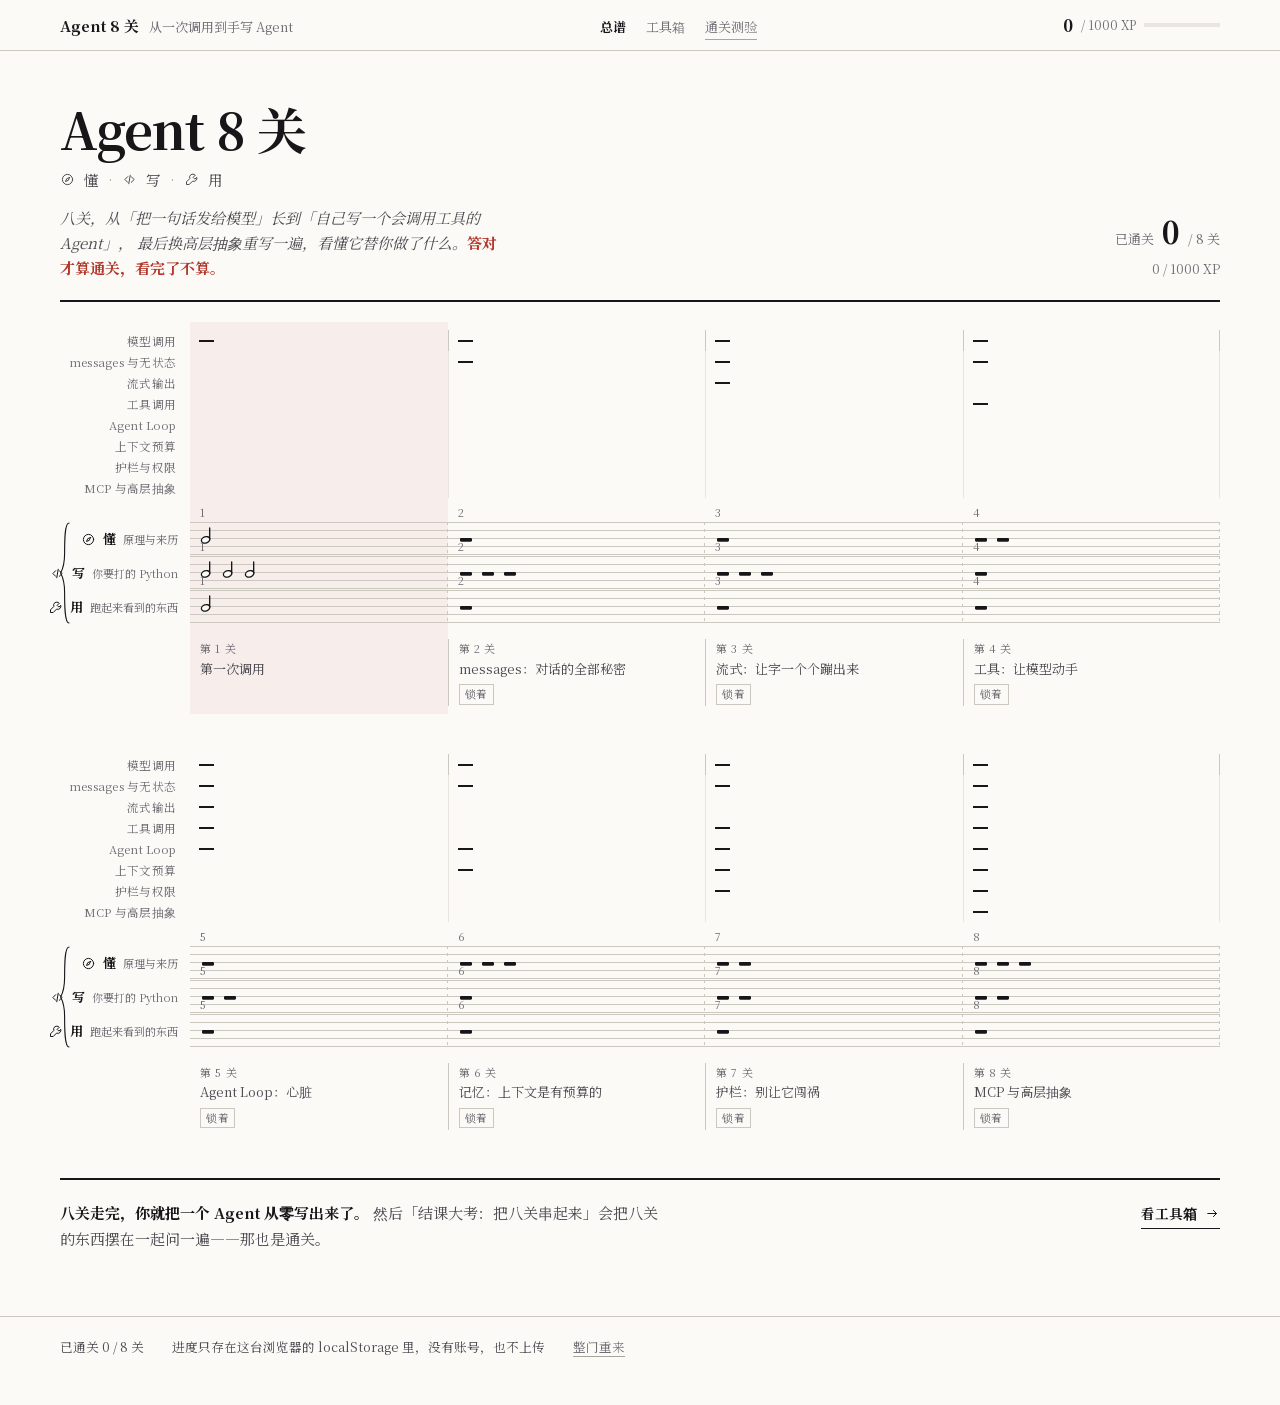
==== AgentX/课程教程站点/index.html @ a8bde72a "feat(agent resources):add Agent 8 course and an agent example" ====
<!doctype html>
<html lang="zh-CN">
  <head>
    <meta charset="UTF-8" />
    <meta name="viewport" content="width=device-width, initial-scale=1.0" />
    <title>Agent 8 关 · 从一次调用到手写 Agent</title>
    <meta
      name="description"
      content="八关 Python 课程：从把一句话发给模型，到自己写一个会调用工具的 Agent，最后用高层抽象重写一遍。每关都有讲解、代码、可玩的演示和通关测验。"
    />
    <script type="module" crossorigin src="./assets/index-cl-OKyPI.js"></script>
    <link rel="stylesheet" crossorigin href="./assets/index-Crof04yg.css">
  </head>
  <body>
    <div id="app"></div>
  </body>
</html>
---- AgentX/课程教程站点/assets/index-Crof04yg.css ----
._app_xb2r7_1{min-height:100vh;display:flex;flex-direction:column}._skip_xb2r7_7{position:absolute;left:-9999px;top:0;z-index:60;padding:10px 18px;background:var(--ink);color:var(--paper);font-size:13px}._skip_xb2r7_7:focus{left:0}._head_xb2r7_23{position:sticky;top:0;z-index:20;background:color-mix(in srgb,var(--paper) 95%,transparent);border-bottom:1px solid var(--rule)}._headIn_xb2r7_31{max-width:var(--shell);margin:0 auto;padding:10px clamp(18px,3.4vw,40px);display:flex;align-items:baseline;justify-content:space-between;gap:22px}._brand_xb2r7_41{font-size:15px;font-weight:700;white-space:nowrap}._brand_xb2r7_41 span{font-weight:400;font-size:13px;color:var(--ink-3);margin-left:10px}._nav_xb2r7_54{display:flex;align-items:baseline;gap:20px;font-size:13px;color:var(--ink-3)}._nav_xb2r7_54 a:hover{color:var(--ink)}._nav_xb2r7_54 a[aria-current=page]{color:var(--ink);font-weight:700}._examLink_xb2r7_71{border-bottom:1px solid var(--rule-2)}._examLink_xb2r7_71:hover{border-bottom-color:var(--vermilion);color:var(--vermilion)}._xp_xb2r7_80{display:flex;align-items:center;gap:8px;font-size:12px;color:var(--ink-3);white-space:nowrap}._xpNum_xb2r7_89{font-family:var(--font-figure);font-variant-numeric:lining-nums tabular-nums;font-size:17px;font-weight:700;color:var(--ink)}._xpBar_xb2r7_97{display:block;width:76px;height:4px;background:var(--paper-3);overflow:hidden}._xpBar_xb2r7_97 i{display:block;height:100%;background:var(--ink)}._main_xb2r7_111{flex:1}._main_xb2r7_111:focus,._main_xb2r7_111:focus-visible{outline:none}._foot_xb2r7_122{border-top:1px solid var(--rule);margin-top:64px}._footIn_xb2r7_127{max-width:var(--shell);margin:0 auto;padding:20px clamp(18px,3.4vw,40px) 46px;display:flex;flex-wrap:wrap;align-items:baseline;gap:8px 28px;font-size:12.5px;color:var(--ink-2)}._quiet_xb2r7_139{background:none;border:0;padding:0;font-family:inherit;font-size:12.5px;color:var(--ink-3);border-bottom:1px solid var(--rule-2);cursor:pointer}._quiet_xb2r7_139:hover{color:var(--vermilion);border-bottom-color:var(--vermilion)}@media(max-width:760px){._brand_xb2r7_41 span,._xpBar_xb2r7_97{display:none}}.mark[data-v-120fefe9]{display:block;flex:none}.brace-mark[data-v-120fefe9]{stroke-linejoin:round}.note-glyph[data-v-67e9ed26]{display:block;flex:none;overflow:visible}.ink[data-v-67e9ed26],.head[data-v-67e9ed26]{stroke:currentColor;stroke-width:1.35;vector-effect:non-scaling-stroke}.rest .ink[data-v-67e9ed26]{fill:currentColor}.rehearsed .head[data-v-67e9ed26]{fill:var(--paper)}.ensemble .head[data-v-67e9ed26]{fill:currentColor}.stem[data-v-67e9ed26]{stroke:currentColor;stroke-width:1.35;stroke-linecap:round;vector-effect:non-scaling-stroke;fill:none}._page_120a3_1{max-width:var(--shell);margin:0 auto;padding:clamp(26px,4vw,50px) clamp(18px,3.4vw,40px) 0}._head_120a3_8{display:flex;align-items:flex-end;justify-content:space-between;gap:clamp(20px,4vw,60px);padding-bottom:20px;border-bottom:2px solid var(--ink)}._head_120a3_8 h1{font-size:clamp(30px,4.4vw,50px);line-height:1.08;font-weight:700;letter-spacing:-.02em}._voices_120a3_24{margin-top:12px;font-size:14.5px;color:var(--ink-2);display:flex;align-items:center;gap:9px;flex-wrap:wrap}._voices_120a3_24 i{font-style:normal;color:var(--rule-2)}._character_120a3_40{margin-top:14px;max-width:56ch;font-size:15px;color:var(--ink-2);font-family:var(--font-figure);font-style:italic;line-height:1.65}._character_120a3_40 em{font-style:normal;color:var(--vermilion);font-weight:700}._headRight_120a3_56{flex:none;display:flex;flex-direction:column;align-items:flex-end;gap:8px;text-align:right}._standing_120a3_65{display:flex;align-items:baseline;gap:8px;font-size:13px;color:var(--ink-3)}._standing_120a3_65 b{font-family:var(--font-figure);font-size:30px;font-weight:700;line-height:1;color:var(--ink);font-variant-numeric:lining-nums tabular-nums}._xpLine_120a3_82{font-size:12.5px;color:var(--ink-3)}._examCta_120a3_87{margin-top:4px;display:inline-flex;align-items:center;gap:8px;font-size:13.5px;font-weight:700;border-bottom:1px solid var(--ink);padding-bottom:2px}._examCta_120a3_87:hover{color:var(--vermilion);border-bottom-color:var(--vermilion)}._score_120a3_104{margin-top:28px}._system_120a3_108{position:relative;display:block;margin-bottom:48px}._colLink_120a3_115{position:absolute;top:-8px;bottom:-8px;z-index:2;left:calc(var(--gutter) + (100% - var(--gutter)) * var(--i) / var(--n));width:calc((100% - var(--gutter)) / var(--n));transition:background .16s var(--ease)}._colLink_120a3_115:hover{background:#17171a08}._here_120a3_130{position:absolute;top:-8px;bottom:-8px;z-index:0;left:calc(var(--gutter) + (100% - var(--gutter)) * var(--i) / var(--n));width:calc((100% - var(--gutter)) / var(--n));background:var(--here);pointer-events:none}._strip_120a3_141,._staves_120a3_142,._lyricRow_120a3_143{position:relative;z-index:1}._stripRow_120a3_148,._staff_120a3_149,._lyricRow_120a3_143{display:grid;grid-template-columns:var(--gutter) repeat(var(--n, 4),minmax(0,1fr))}._stripRow_120a3_148{align-items:center;min-height:21px}._stripName_120a3_161{font-family:var(--font-figure);font-size:11.5px;letter-spacing:.02em;color:var(--ink-3);padding-right:14px;text-align:right;white-space:nowrap;overflow:hidden;text-overflow:ellipsis}._stripName_120a3_161:hover{color:var(--vermilion)}._stripCell_120a3_177{height:21px;display:flex;align-items:center;padding-left:9px;border-left:1px solid var(--rule)}._stripName_120a3_161+._stripCell_120a3_177{border-left:0}._stripCell_120a3_177:last-of-type{border-right:1px solid var(--rule)}._stripMark_120a3_193{display:block;width:15px;height:2px;background:var(--ink)}._stripRow_120a3_148+._stripRow_120a3_148 ._stripCell_120a3_177{border-left-color:var(--paper-3);border-right-color:var(--paper-3)}._staves_120a3_142{position:relative;padding-top:24px}._brace_120a3_211{position:absolute;left:0;top:24px;bottom:0;color:var(--ink);display:flex;align-items:center}._staff_120a3_149{height:var(--staff-h)}._staffLabel_120a3_226{display:flex;align-items:center;justify-content:flex-end;gap:7px;padding-right:12px;font-size:13px;font-weight:700;white-space:nowrap}._staffLabel_120a3_226 em{font-style:normal;font-size:11px;font-weight:400;color:var(--ink-3)}._staffBed_120a3_246{grid-column:2 / -1;position:relative;background-image:repeating-linear-gradient(to bottom,var(--rule) 0 1px,transparent 1px 8px)}._notes_120a3_252{position:absolute;top:0;right:0;bottom:0;left:0;display:grid;grid-template-columns:repeat(var(--n, 4),minmax(0,1fr))}._measure_120a3_259{position:relative;display:flex;align-items:center;gap:6px;padding-left:10px;min-width:0}._measureNo_120a3_268{position:absolute;top:-19px;left:10px;font-family:var(--font-figure);font-size:11px;color:var(--ink-3);font-variant-numeric:lining-nums tabular-nums}._measure_120a3_259:after{content:"";position:absolute;right:0;top:0;bottom:0;width:1px;background:repeating-linear-gradient(to bottom,var(--rule) 0 3px,transparent 3px 7px)}._bar_120a3_292{position:absolute;right:0;top:0;bottom:0;width:1px;background:var(--bar);transform:scaleY(var(--closed, 0));transform-origin:top}._closed_120a3_304 ._bar_120a3_292{width:4px;background:linear-gradient(to right,var(--ink) 0 1.5px,transparent 1.5px 2.5px,var(--ink) 2.5px 4px)}._lyricRow_120a3_143{padding-top:15px}._lyric_120a3_143{padding:0 14px 0 10px;border-left:1px solid var(--rule)}._lyricRow_120a3_143>div:first-child+._lyric_120a3_143{border-left:0}._lyricNo_120a3_328{display:block;font-family:var(--font-figure);font-size:11px;letter-spacing:.06em;color:var(--ink-3);font-variant-numeric:lining-nums tabular-nums}._lyricTitle_120a3_337{display:block;font-size:13px;line-height:1.5;color:var(--ink-2)}._lyricLock_120a3_344{display:inline-block;margin-top:3px;font-size:10.5px;letter-spacing:.06em;color:var(--ink-3);border:1px solid var(--rule);padding:0 5px}._close_120a3_304{border-top:2px solid var(--ink);margin-top:8px;padding-top:20px;display:flex;align-items:baseline;justify-content:space-between;gap:30px;flex-wrap:wrap}._close_120a3_304 p{max-width:68ch;font-size:15px;color:var(--ink-2)}._close_120a3_304 p b{color:var(--ink)}._closeLink_120a3_376{font-size:13.5px;font-weight:700;display:inline-flex;align-items:center;gap:8px;border-bottom:1px solid var(--ink);padding-bottom:2px}._closeLink_120a3_376:hover{color:var(--vermilion);border-bottom-color:var(--vermilion)}@media(max-width:880px){:root{--gutter: 84px}._head_120a3_8{flex-direction:column;align-items:flex-start}._headRight_120a3_56{align-items:flex-start;text-align:left}._measure_120a3_259,._stripCell_120a3_177,._lyric_120a3_143{border-left:0;border-right:0}._stripCell_120a3_177:last-of-type{border-right:0}._stripRow_120a3_148+._stripRow_120a3_148 ._stripCell_120a3_177{border-left-color:transparent;border-right-color:transparent}._measure_120a3_259{padding-left:8px}}@media(max-width:620px){:root{--gutter: 70px}._stripName_120a3_161{font-size:10px;padding-right:8px}._staffLabel_120a3_226 em{display:none}}._wrap_kndso_1{margin:18px 0;border:1px solid var(--rule-2);background:var(--paper-2)}._head_kndso_7{display:flex;justify-content:space-between;gap:16px;padding:6px 13px;border-bottom:1px solid var(--rule);font-size:11px;letter-spacing:.04em;color:var(--ink-3)}._lang_kndso_18{font-family:var(--font-figure);color:var(--ink-2)}._src_kndso_23{font-family:var(--font-mono);color:var(--ink-2);overflow:hidden;text-overflow:ellipsis;white-space:nowrap}._pre_kndso_31{margin:0;padding:15px 17px;overflow-x:auto;background:var(--paper)}._code_kndso_38{font-family:var(--font-mono);font-size:12.75px;line-height:1.78;color:var(--ink);white-space:pre}._plain_kndso_47{display:grid;grid-template-columns:40px minmax(0,1fr);gap:12px;align-items:baseline;padding:11px 14px;border-top:1px solid var(--rule);font-size:13.5px;line-height:1.7;color:var(--ink-2)}._plain_kndso_47 b{font-size:11px;letter-spacing:.04em;color:var(--ok);text-align:right}._code_kndso_38 .k{color:var(--vermilion)}._code_kndso_38 .s{color:var(--ok)}._code_kndso_38 .c{color:var(--ink-3)}._code_kndso_38 .n{color:var(--ink-2)}._code_kndso_38 .f{color:var(--ink);font-weight:700}._code_kndso_38 .b{color:var(--ink-2);font-weight:700}@media(max-width:620px){._code_kndso_38{white-space:pre-wrap;overflow-wrap:anywhere}}._wrap_1c52c_1{margin:22px 0;border-top:1px solid var(--ink);border-bottom:1px solid var(--ink);padding:16px 0}._title_1c52c_8{font-size:11.5px;letter-spacing:.08em;color:var(--ink-3);margin-bottom:12px}._list_1c52c_15{list-style:none;margin:0;padding:0}._item_1c52c_21{display:grid;grid-template-columns:108px minmax(0,1fr);gap:16px;align-items:baseline;padding:10px 0}._item_1c52c_21+._item_1c52c_21{border-top:1px dashed var(--rule)}._date_1c52c_33{font-family:var(--font-figure);font-size:12.5px;font-variant-numeric:lining-nums tabular-nums;color:var(--ink-3);text-align:right}._what_1c52c_41{font-size:15px;line-height:1.7;color:var(--ink)}._why_1c52c_47{margin-top:4px;font-size:14px;line-height:1.72;color:var(--ink-2)}._source_1c52c_54{display:inline-block;margin-top:6px;font-family:var(--font-mono);font-size:11.5px;color:var(--ink-3);border-bottom:1px solid var(--rule-2)}._source_1c52c_54:hover{color:var(--vermilion);border-bottom-color:var(--vermilion)}@media(max-width:620px){._item_1c52c_21{grid-template-columns:1fr;gap:4px}._date_1c52c_33{text-align:left}}._frame_1n2du_1{margin:22px 0;border:1px solid var(--ink);background:var(--paper-2)}._head_1n2du_7{display:flex;align-items:baseline;gap:12px;padding:10px 16px;background:var(--paper);border-bottom:1px solid var(--ink)}._badge_1n2du_16{flex:none;font-size:11px;letter-spacing:.1em;color:var(--paper);background:var(--ink);padding:2px 7px 3px}._title_1n2du_25{font-size:15px;font-weight:700;color:var(--ink)}._hint_1n2du_31{display:block;font-size:13px;color:var(--ink-2);line-height:1.6;margin-top:2px}._controls_1n2du_39{display:flex;flex-wrap:wrap;align-items:center;gap:9px;padding:12px 16px;border-bottom:1px solid var(--rule)}._body_1n2du_48{padding:16px}@media(max-width:620px){._head_1n2du_7,._controls_1n2du_39,._body_1n2du_48{padding-left:12px;padding-right:12px}}._grid_t4pjq_8{display:grid;grid-template-columns:repeat(auto-fit,minmax(260px,1fr));gap:12px}._grid3_t4pjq_14{display:grid;grid-template-columns:repeat(auto-fit,minmax(190px,1fr));gap:10px}._pane_t4pjq_21{background:var(--paper);border:1px solid var(--rule);padding:11px 13px;min-height:96px;min-width:0}._paneTitle_t4pjq_29{font-size:11px;letter-spacing:.06em;color:var(--ink-3);margin-bottom:9px;display:flex;justify-content:space-between;gap:10px}._paneCount_t4pjq_39{font-family:var(--font-figure);font-variant-numeric:lining-nums tabular-nums;color:var(--ink-2)}._empty_t4pjq_45{font-size:13px;color:var(--ink-3);font-style:italic}._msg_t4pjq_54{border:1px solid var(--rule);padding:7px 10px;margin:6px 0;font-size:13px;line-height:1.65;color:var(--ink-2);word-break:break-word}._msg_t4pjq_54:first-child{margin-top:0}._role_t4pjq_68{display:block;font-family:var(--font-mono);font-size:10px;letter-spacing:.08em;text-transform:uppercase;margin-bottom:3px;color:var(--ink-3)}._user_t4pjq_78{background:var(--paper)}._user_t4pjq_78 ._role_t4pjq_68{color:var(--ink)}._assistant_t4pjq_86{background:var(--ok-wash)}._assistant_t4pjq_86 ._role_t4pjq_68{color:var(--ok)}._tool_t4pjq_94{background:var(--vermilion-wash)}._tool_t4pjq_94 ._role_t4pjq_68{color:var(--vermilion)}._system_t4pjq_102{background:var(--paper-2)}._sending_t4pjq_107{box-shadow:inset 0 0 0 1px var(--ink);background:var(--paper-2)}._events_t4pjq_113{max-height:260px;overflow-y:auto}._event_t4pjq_113{display:flex;align-items:baseline;gap:8px;padding:4px 7px;margin:3px 0;font-family:var(--font-mono);font-size:11.5px;color:var(--ink-2);background:var(--paper-2)}._eventName_t4pjq_130{color:var(--vermilion);flex:none}._eventBody_t4pjq_135{color:var(--ink-3);overflow:hidden;text-overflow:ellipsis;white-space:nowrap}._phase_t4pjq_143{padding:9px 12px;background:var(--paper-2);border:1px dashed var(--rule-2);font-size:13px;line-height:1.7;color:var(--ink-2)}._phase_t4pjq_143 b{color:var(--ink)}._actions_t4pjq_157{display:flex;flex-wrap:wrap;align-items:center;gap:8px}._btn_t4pjq_164{padding:6px 13px;background:transparent;border:1px solid var(--rule-2);font-family:inherit;font-size:13px;color:var(--ink-2);cursor:pointer;transition:border-color .15s var(--ease),color .15s var(--ease)}._btn_t4pjq_164:hover:not(:disabled){border-color:var(--ink);color:var(--ink)}._btn_t4pjq_164:disabled{opacity:.4;cursor:not-allowed}._primary_t4pjq_185{background:var(--ink);border-color:var(--ink);color:var(--paper);font-weight:700}._primary_t4pjq_185:hover:not(:disabled){background:var(--vermilion);border-color:var(--vermilion);color:var(--paper)}._input_t4pjq_199{flex:1 1 220px;min-width:0;padding:6px 10px;background:var(--paper);border:1px solid var(--rule-2);font-family:inherit;font-size:13.5px;color:var(--ink)}._input_t4pjq_199:focus-visible{outline:2px solid var(--vermilion);outline-offset:1px}._select_t4pjq_215{padding:6px 10px;background:var(--paper);border:1px solid var(--rule-2);font-family:inherit;font-size:13px;color:var(--ink)}._label_t4pjq_224{font-size:12px;color:var(--ink-3)}._bar_t4pjq_230{height:5px;background:var(--paper-3);overflow:hidden}._barFill_t4pjq_236{display:block;height:100%;background:var(--ink)}._barWarn_t4pjq_242{background:var(--vermilion)}._fig_t4pjq_247{font-family:var(--font-figure);font-variant-numeric:lining-nums tabular-nums}._mono_t4pjq_252{font-family:var(--font-mono);font-size:11.5px}._code_t4pjq_257{font-family:var(--font-mono);font-size:11.5px;line-height:1.7;color:var(--ink);white-space:pre-wrap;word-break:break-word}._kv_t4pjq_266{display:grid;grid-template-columns:auto minmax(0,1fr);gap:4px 10px;font-size:12px;color:var(--ink-3)}._kv_t4pjq_266 b{font-weight:400;color:var(--ink-2);text-align:right}._hint_t4pjq_280{font-size:12.5px;color:var(--ink-3);line-height:1.6}._chips_t4pjq_286{display:flex;flex-wrap:wrap;gap:5px}._chip_t4pjq_286{font-size:11.5px;padding:2px 8px 3px;border:1px solid var(--rule-2);color:var(--ink-3)}._chipOn_t4pjq_299{background:var(--ink);border-color:var(--ink);color:var(--paper)}._chipOk_t4pjq_305{background:var(--ok-wash);border-color:var(--ok);color:var(--ok)}._chipBad_t4pjq_311{background:var(--vermilion-wash);border-color:var(--vermilion);color:var(--vermilion)}._blockTitle_dhvh_3{margin:12px 0 5px;font-family:var(--font-mono);font-size:11px;letter-spacing:.06em;color:var(--ink-3)}._json_dhvh_12{padding:9px 11px;background:var(--paper-2);border:1px solid var(--rule);max-height:190px;overflow:auto}._scroll_14591_3{max-height:330px;overflow-y:auto;padding-right:2px}._note_14591_9{margin-top:10px}._status_luunl_3{margin-bottom:8px}._stream_luunl_7{min-height:104px;padding:9px 11px;background:var(--paper-2);border:1px solid var(--rule);font-size:14.5px;line-height:1.85;color:var(--ink);word-break:break-word}._cursor_luunl_18{display:inline-block;width:.5em;height:1em;margin-left:2px;vertical-align:-.12em;background:var(--ink);animation:_blink_luunl_1 1s step-end infinite}@keyframes _blink_luunl_1{0%,50%{opacity:1}51%,to{opacity:0}}._note_luunl_39{margin-top:10px}._cols_1g8lz_4{align-items:start}._list_1g8lz_8{max-height:340px;overflow-y:auto}._call_1g8lz_16{margin-top:6px;padding:6px 9px;background:var(--paper-2);border:1px solid var(--rule)}._callTool_1g8lz_23{font-family:var(--font-mono);font-size:10.5px;letter-spacing:.04em;color:var(--vermilion);margin-bottom:3px}._callArg_1g8lz_31{font-family:var(--font-mono);font-size:11.5px;line-height:1.7;color:var(--ink-2);padding-left:10px}._chips_1g8lz_39{margin-bottom:10px}._phase_1g8lz_43 b{margin-right:5px}._kv_1g8lz_47{margin-top:11px}._sheet_1g8lz_51{margin-top:12px;padding:8px 10px;background:var(--paper-2);border:1px solid var(--rule)}._sheetTitle_1g8lz_58{font-size:11px;letter-spacing:.06em;color:var(--ink-3);margin-bottom:5px}._result_1g8lz_65{margin:0;padding:7px 9px;background:var(--paper);border:1px solid var(--rule);color:var(--ink)}._done_1g8lz_73{margin-top:12px;padding:8px 11px;border:1px solid var(--ok);background:var(--ok-wash);color:var(--ok);font-size:12.5px;line-height:1.7}._cols_1moyv_4{align-items:start}._sheet_1moyv_9{background:var(--paper-2);border:1px solid var(--rule);padding:8px 10px}._sheetTitle_1moyv_15{font-size:11px;letter-spacing:.06em;color:var(--ink-3);margin-bottom:6px}._lines_1moyv_22{list-style:none;overflow-x:auto}._line_1moyv_22{display:flex;align-items:baseline;gap:9px;font-family:var(--font-mono);font-size:11.5px;line-height:1.75;color:var(--ink-3);padding:0 4px;transition:background .2s var(--ease)}._lineOn_1moyv_40{background:var(--paper-3);box-shadow:inset 0 0 0 1px var(--vermilion);color:var(--ink)}._no_1moyv_46{flex:none;width:16px;text-align:right;color:var(--ink-3);font-variant-numeric:lining-nums tabular-nums}._text_1moyv_54{white-space:pre}._cond_1moyv_58{flex:none;margin-left:10px;padding:0 5px;background:var(--ok-wash);color:var(--ok);font-size:10.5px;white-space:pre}._condOff_1moyv_68{background:var(--vermilion-wash);color:var(--vermilion)}._rounds_1moyv_74{margin-top:10px}._kv_1moyv_79,._phase_1moyv_83{margin-top:11px}._phase_1moyv_83 b{margin-right:5px}._list_1moyv_92{max-height:420px;overflow-y:auto}._call_1moyv_97{margin-top:6px;padding:6px 9px;background:var(--paper-2);border:1px solid var(--rule)}._callTool_1moyv_104{font-family:var(--font-mono);font-size:10.5px;letter-spacing:.04em;color:var(--vermilion);margin-bottom:3px}._callArg_1moyv_112{font-family:var(--font-mono);font-size:11.5px;line-height:1.7;color:var(--ink-2);padding-left:10px}._result_1moyv_120{margin:0;padding:7px 9px;background:var(--paper);border:1px solid var(--rule);color:var(--ink)}._done_1moyv_128{margin-top:12px;padding:8px 11px;border:1px solid var(--ok);background:var(--ok-wash);color:var(--ok);font-size:12.5px;line-height:1.7}._meter_ngc0x_3{display:grid;gap:6px;margin:12px 0 14px}._barWrap_ngc0x_10{position:relative}._warnZone_ngc0x_14{position:absolute;top:0;bottom:0;left:80%;right:0;background:var(--vermilion-wash);border-left:1px dashed var(--vermilion);z-index:0}._fill_ngc0x_27{position:relative;z-index:1;width:100%;transform-origin:left center;transform:scaleX(0);transition:transform .42s var(--ease)}._meterNote_ngc0x_36{display:flex;flex-wrap:wrap;justify-content:space-between;gap:10px}._overNote_ngc0x_43{color:var(--vermilion)}._scroll_ngc0x_47{max-height:330px;overflow-y:auto;padding-right:2px}._over_ngc0x_43{outline:1px dashed var(--vermilion);outline-offset:-1px}._dropped_ngc0x_60{outline:1px dashed var(--rule-2);outline-offset:-1px;background:var(--paper-2);opacity:.72}._insert_ngc0x_67{outline:1px solid var(--ok);outline-offset:-1px}._tag_ngc0x_72{margin-left:6px;padding:0 5px;border:1px solid var(--rule-2);color:var(--ink-3);font-size:10px;letter-spacing:0}._note_ngc0x_81{margin-top:10px}._wrap_lr6zk_4{display:flex;flex-direction:column;gap:11px}._pipe_lr6zk_10{align-items:center;gap:6px}._sep_lr6zk_15{color:var(--ink-3);font-size:12px}._phase_lr6zk_20 b{margin-right:5px}._confirm_lr6zk_25{padding:10px 12px;border:1px solid var(--vermilion);background:var(--vermilion-wash)}._question_lr6zk_31{font-size:13px;line-height:1.7;color:var(--ink-2);margin-bottom:9px}._events_lr6zk_38{max-height:200px}._closing_lr6zk_42{font-size:12.5px;line-height:1.75;color:var(--ink-3);border-top:1px solid var(--rule);padding-top:10px}._wrap_d4w1t_4{display:flex;flex-direction:column;gap:12px}._phase_d4w1t_10 b{margin-right:5px}._cols_d4w1t_14{align-items:start}._pane_d4w1t_18{transition:opacity .25s var(--ease),box-shadow .25s var(--ease)}._on_d4w1t_23{box-shadow:inset 0 0 0 1px var(--ink)}._off_d4w1t_27{opacity:.55}._lines_d4w1t_32{list-style:none;max-height:380px;overflow:auto;padding-right:4px}._line_d4w1t_32{display:grid;grid-template-rows:1fr;overflow:hidden;transition:grid-template-rows .42s var(--ease),opacity .3s var(--ease)}._folded_d4w1t_47{grid-template-rows:0fr;opacity:0}._row_d4w1t_52{display:flex;gap:10px;min-height:0;font-family:var(--font-mono);font-size:11.5px;line-height:1.75}._no_d4w1t_61{flex:none;width:22px;text-align:right;color:var(--ink-3);font-variant-numeric:lining-nums tabular-nums}._text_d4w1t_69{white-space:pre;color:var(--ink-2)}._out_d4w1t_75 ._text_d4w1t_69{color:var(--ink)}._soft_d4w1t_80 ._text_d4w1t_69{color:var(--ink-3)}._sheet_d4w1t_85{background:var(--paper-2);border:1px solid var(--rule);padding:8px 10px}._block_d4w1t_91{margin:0}._kv_d4w1t_95{margin-top:11px}._note_d4w1t_99{margin-top:10px}._item_d4w1t_104{margin-top:9px}._item_d4w1t_104:first-of-type{margin-top:0}._key_d4w1t_112{display:block;font-size:13px;color:var(--ink);font-weight:700;margin-bottom:2px}._value_d4w1t_120{font-size:12.5px;line-height:1.7;color:var(--ink-3)}._prose_w14nh_1{max-width:74ch}._p_w14nh_1{margin:15px 0;font-size:16px;line-height:1.85;color:var(--ink-2)}._p_w14nh_1:first-child{margin-top:0}._h_w14nh_16{margin:26px 0 8px;font-size:16.5px;font-weight:700;color:var(--ink)}._ul_w14nh_23,._ol_w14nh_24{margin:14px 0 14px 22px;font-size:15.5px;line-height:1.85;color:var(--ink-2)}._ul_w14nh_23 li,._ol_w14nh_24 li{margin:7px 0}._note_w14nh_37{display:grid;grid-template-columns:52px minmax(0,1fr);gap:14px;align-items:baseline;margin:18px 0;padding:13px 16px;background:var(--vermilion-wash);border-top:1px solid var(--vermilion);border-bottom:1px solid var(--vermilion);font-size:14.5px;line-height:1.75;color:var(--ink-2)}._note_w14nh_37 b{font-size:11.5px;letter-spacing:.04em;color:var(--vermilion);text-align:right}._keytake_w14nh_60{display:grid;grid-template-columns:52px minmax(0,1fr);gap:14px;align-items:baseline;margin:18px 0;padding:13px 16px;background:var(--ok-wash);border-top:1px solid var(--ok);border-bottom:1px solid var(--ok);font-size:14.5px;line-height:1.75;color:var(--ink-2)}._keytake_w14nh_60 b{font-size:11.5px;letter-spacing:.04em;color:var(--ok);text-align:right}._bigidea_w14nh_83{margin:22px 0;padding:20px 22px;background:var(--paper-2);border-top:1px solid var(--ink);border-bottom:1px solid var(--ink);text-align:center;font-size:17px;line-height:1.9;color:var(--ink)}._table_w14nh_95{width:100%;margin:18px 0;border-collapse:collapse;font-size:14px}._table_w14nh_95 th,._table_w14nh_95 td{border:1px solid var(--rule);padding:8px 12px;text-align:left;vertical-align:top}._table_w14nh_95 th{background:var(--paper-2);font-weight:700;color:var(--ink)}._table_w14nh_95 td{color:var(--ink-2)}@media(max-width:620px){._note_w14nh_37,._keytake_w14nh_60{grid-template-columns:1fr;gap:4px}._note_w14nh_37 b,._keytake_w14nh_60 b{text-align:left}}._wrap_bzywp_1{margin-top:30px;border-top:2px solid var(--ink);padding-top:18px}._head_bzywp_7{display:flex;align-items:baseline;justify-content:space-between;gap:18px;flex-wrap:wrap}._title_bzywp_15{font-size:19px;font-weight:700}._count_bzywp_20{font-size:12.5px;color:var(--ink-3)}._fig_bzywp_25{font-family:var(--font-figure);font-variant-numeric:lining-nums tabular-nums;font-size:16px;font-weight:700;color:var(--ink)}._list_bzywp_33{list-style:none;margin:16px 0 0;padding:0}._item_bzywp_39{padding:18px 0}._item_bzywp_39+._item_bzywp_39{border-top:1px solid var(--rule)}._q_bzywp_47{display:grid;grid-template-columns:24px minmax(0,1fr);gap:10px;font-size:16px;font-weight:600;line-height:1.7;color:var(--ink)}._no_bzywp_57{font-family:var(--font-figure);font-size:12px;color:var(--ink-3);text-align:right;line-height:2.3;font-variant-numeric:lining-nums tabular-nums}._options_bzywp_66{margin-top:12px;display:flex;flex-direction:column;gap:7px;padding-left:34px}._option_bzywp_66{display:grid;grid-template-columns:24px minmax(0,1fr);gap:10px;align-items:baseline;padding:9px 13px;background:transparent;border:1px solid var(--rule-2);font-family:inherit;font-size:14.5px;line-height:1.65;color:var(--ink-2);text-align:left;cursor:pointer;transition:background .15s var(--ease),border-color .15s var(--ease)}._option_bzywp_66:hover{border-color:var(--ink);color:var(--ink)}._mark_bzywp_96{font-family:var(--font-figure);font-size:12px;color:var(--ink-3);text-align:center}._ok_bzywp_104{background:var(--ok-wash);border-color:var(--ok);color:var(--ink)}._ok_bzywp_104 ._mark_bzywp_96{color:var(--ok);font-weight:700}._no2_bzywp_116{background:var(--vermilion-wash);border-color:var(--vermilion);color:var(--ink)}._no2_bzywp_116 ._mark_bzywp_96{color:var(--vermilion);font-weight:700}._picked_bzywp_128{border-color:var(--ink);background:var(--paper-2);color:var(--ink)}._picked_bzywp_128 ._mark_bzywp_96{color:var(--ink);font-weight:700}._feedback_bzywp_139{margin-top:10px;margin-left:34px;font-size:14px;line-height:1.75;max-width:68ch}._good_bzywp_147{color:var(--ok)}._bad_bzywp_151{color:var(--vermilion)}._cleared_bzywp_155{margin-top:18px;padding:12px 16px;border-top:1px solid var(--ok);border-bottom:1px solid var(--ok);background:var(--ok-wash);color:var(--ok);font-weight:700;font-size:15px}@media(max-width:620px){._options_bzywp_66,._feedback_bzywp_139{padding-left:0;margin-left:0}}._rail_1uig8_1{position:sticky;top:72px}._label_1uig8_6{font-size:11px;letter-spacing:.08em;color:var(--ink-3);margin-bottom:10px}._list_1uig8_13{list-style:none;margin:0;padding:0;position:relative}._list_1uig8_13:before{content:"";position:absolute;left:9px;top:12px;bottom:12px;width:1px;background:var(--rule)}._item_1uig8_31{display:grid;grid-template-columns:19px minmax(0,1fr);gap:10px;align-items:start;padding:5px 0;font-size:13px;color:var(--ink-3)}a._item_1uig8_31:hover{color:var(--ink)}._no_1uig8_45{position:relative;z-index:1;width:19px;height:19px;display:grid;place-items:center;background:var(--paper);border:1px solid var(--rule-2);font-family:var(--font-figure);font-size:11px;font-variant-numeric:lining-nums tabular-nums}._title_1uig8_59{line-height:1.45;padding-top:1px}._passed_1uig8_64{color:var(--ink-2)}._passed_1uig8_64 ._no_1uig8_45{background:var(--ink);border-color:var(--ink);color:var(--paper)}._locked_1uig8_74{opacity:.55;cursor:not-allowed}._lock_1uig8_74{grid-column:2;font-size:10.5px;color:var(--ink-3)}@media(max-width:940px){._rail_1uig8_1{position:static}._list_1uig8_13{display:flex;flex-wrap:wrap;gap:6px}._list_1uig8_13:before{display:none}._item_1uig8_31{grid-template-columns:19px;padding:0}._title_1uig8_59,._lock_1uig8_74{display:none}}._page_1f2kg_1{max-width:1280px;margin:0 auto;padding:clamp(24px,3.4vw,44px) clamp(18px,3.4vw,40px) 0;display:grid;grid-template-columns:190px minmax(0,1fr);gap:clamp(24px,3.6vw,52px);align-items:start}._body_1f2kg_11{min-width:0}._crumb_1f2kg_15{display:flex;gap:9px;font-size:12px;color:var(--ink-3)}._crumb_1f2kg_15 a:hover{color:var(--ink)}._head_1f2kg_26{margin-top:14px;padding-bottom:18px;border-bottom:2px solid var(--ink)}._subtitle_1f2kg_34{margin-top:8px;font-size:13.5px;color:var(--ink-3)}._head_1f2kg_26 h1{font-size:clamp(25px,3.1vw,36px);line-height:1.22;font-weight:700;letter-spacing:-.02em}._outcome_1f2kg_47{margin-top:10px;font-size:14.5px;color:var(--ink-2);max-width:70ch}._outcome_1f2kg_47 b{font-size:11.5px;letter-spacing:.04em;color:var(--ok);margin-right:6px}._concepts_1f2kg_61{margin-top:12px;display:flex;flex-wrap:wrap;gap:6px;list-style:none;padding:0}._concepts_1f2kg_61 li{font-family:var(--font-figure);font-size:11.5px;color:var(--ink-2);border:1px solid var(--rule-2);padding:1px 8px 2px}._card_1f2kg_78{padding-top:6px}._quizIntro_1f2kg_82{margin:18px 0;font-size:15.5px;line-height:1.85;color:var(--ink-2);max-width:70ch}._cleared_1f2kg_90{margin-top:18px;padding:13px 16px;background:var(--ok-wash);border-top:1px solid var(--ok);border-bottom:1px solid var(--ok);color:var(--ok);font-weight:700;font-size:15px}._footer_1f2kg_102{position:sticky;bottom:0;z-index:5;margin-top:26px;padding:12px 0;background:color-mix(in srgb,var(--paper) 96%,transparent);border-top:1px solid var(--rule);display:flex;align-items:center;justify-content:space-between;gap:14px}._stepBtn_1f2kg_116{display:inline-flex;align-items:center;gap:8px;padding:7px 14px;background:transparent;border:1px solid var(--rule-2);font-family:inherit;font-size:13.5px;color:var(--ink-2);cursor:pointer;transition:border-color .15s var(--ease),color .15s var(--ease)}._stepBtn_1f2kg_116:hover:not(:disabled){border-color:var(--ink);color:var(--ink)}._stepBtn_1f2kg_116:disabled{opacity:.4;cursor:not-allowed}._primary_1f2kg_140{background:var(--ink);border-color:var(--ink);color:var(--paper);font-weight:700}._primary_1f2kg_140:hover{background:var(--vermilion);border-color:var(--vermilion);color:var(--paper)}._dots_1f2kg_153{display:flex;gap:7px}._dot_1f2kg_153{width:9px;height:9px;padding:0;border:1px solid var(--rule-2);background:transparent;cursor:pointer}._dot_1f2kg_153:hover{border-color:var(--ink)}._dotNow_1f2kg_171{background:var(--ink);border-color:var(--ink)}._blocked_1f2kg_176{font-size:12.5px;color:var(--ink-3)}._locked_1f2kg_182{grid-column:1 / -1;max-width:60ch;border-top:2px solid var(--ink);padding-top:20px}._locked_1f2kg_182 h1{font-size:26px;font-weight:700}._locked_1f2kg_182 p{margin:10px 0 16px;color:var(--ink-2)}._plain_1f2kg_199{color:var(--ink-2);margin-bottom:12px}._back_1f2kg_204{display:inline-flex;align-items:center;gap:8px;font-size:13.5px;border-bottom:1px solid var(--ink);padding-bottom:2px}._back_1f2kg_204:hover{color:var(--vermilion);border-bottom-color:var(--vermilion)}@media(max-width:940px){._page_1f2kg_1{grid-template-columns:1fr;gap:20px}._rail_1f2kg_224{order:2}}@media(max-width:620px){._footer_1f2kg_102{flex-wrap:wrap}._dots_1f2kg_153{order:-1;width:100%;justify-content:center}}._page_hktl6_1{max-width:1280px;margin:0 auto;padding:clamp(24px,3.4vw,44px) clamp(18px,3.4vw,40px) 0;display:grid;grid-template-columns:190px minmax(0,1fr);gap:clamp(24px,3.6vw,52px);align-items:start}._body_hktl6_11{min-width:0}._crumb_hktl6_15{display:flex;gap:9px;font-size:12px;color:var(--ink-3)}._crumb_hktl6_15 a:hover{color:var(--ink)}._head_hktl6_26{margin-top:14px;padding-bottom:18px;border-bottom:2px solid var(--ink)}._head_hktl6_26 h1{font-size:clamp(25px,3.1vw,36px);line-height:1.22;font-weight:700;letter-spacing:-.02em}._intro_hktl6_39{margin-top:10px;font-size:15.5px;line-height:1.85;color:var(--ink-2);max-width:72ch}._rule_hktl6_47{margin-top:10px;font-size:13px;color:var(--ink-3)}._rule_hktl6_47 b{font-family:var(--font-figure);font-size:15px;color:var(--ink);font-variant-numeric:lining-nums tabular-nums}._gate_hktl6_60{margin-top:26px;border-top:2px solid var(--ink);padding-top:18px;max-width:66ch}._gate_hktl6_60 h2{font-size:21px;font-weight:700}._gate_hktl6_60 p{margin:10px 0 16px;color:var(--ink-2)}._back_hktl6_77{display:inline-flex;align-items:center;gap:8px;font-size:13.5px;border-bottom:1px solid var(--ink);padding-bottom:2px}._back_hktl6_77:hover{color:var(--vermilion);border-bottom-color:var(--vermilion)}._actions_hktl6_91{margin-top:22px;display:flex;align-items:center;gap:14px;flex-wrap:wrap}._submit_hktl6_99{padding:9px 22px;background:var(--ink);border:1px solid var(--ink);color:var(--paper);font-family:inherit;font-size:14px;font-weight:700;cursor:pointer}._submit_hktl6_99:hover:not(:disabled){background:var(--vermilion);border-color:var(--vermilion)}._submit_hktl6_99:disabled{opacity:.4;cursor:not-allowed}._hint_hktl6_120{font-size:12.5px;color:var(--ink-3)}._result_hktl6_125{margin-top:22px;padding:18px 20px;border-top:2px solid var(--ink);border-bottom:2px solid var(--ink);background:var(--paper-2)}._score_hktl6_133{display:flex;align-items:baseline;gap:6px;font-size:14px;color:var(--ink-2)}._fig_hktl6_141{font-family:var(--font-figure);font-size:34px;font-weight:700;line-height:1;color:var(--ink);font-variant-numeric:lining-nums tabular-nums}._pass_hktl6_150{margin-top:10px;font-size:15px;line-height:1.8;color:var(--ok);font-weight:700;max-width:70ch}._fail_hktl6_159{margin-top:10px;font-size:15px;line-height:1.8;color:var(--vermilion);font-weight:700;max-width:70ch}._previous_hktl6_168{margin-top:18px;font-size:13px;color:var(--ink-3)}._xp_hktl6_174{margin-top:26px;font-size:12.5px;color:var(--ink-3)}@media(max-width:940px){._page_hktl6_1{grid-template-columns:1fr;gap:20px}._rail_hktl6_186{order:2}}._page_ym50r_1{max-width:var(--shell);margin:0 auto;padding:clamp(26px,4vw,50px) clamp(18px,3.4vw,40px) 0}._head_ym50r_7{padding-bottom:18px;border-bottom:2px solid var(--ink)}._head_ym50r_7 h1{font-size:clamp(30px,4.4vw,50px);line-height:1.08;font-weight:700;letter-spacing:-.02em}._character_ym50r_19{margin-top:14px;max-width:56ch;font-size:15px;color:var(--ink-2);font-family:var(--font-figure);font-style:italic;line-height:1.65}._character_ym50r_19 em{font-style:normal;color:var(--vermilion);font-weight:700}._inst_ym50r_35{margin-top:26px}._item_ym50r_39{display:grid;grid-template-columns:190px minmax(0,1fr) 150px;gap:clamp(18px,3vw,42px);padding:24px 0;border-bottom:1px solid var(--rule)}._who_ym50r_47 h2{font-family:var(--font-figure);font-size:19px;font-weight:700;letter-spacing:-.01em}._who_ym50r_47>p{margin-top:4px;font-size:12.5px;color:var(--ink-3)}._homeChapter_ym50r_60{margin-top:10px!important;font-size:12px!important}._homeChapter_ym50r_60 b{font-family:var(--font-figure);font-size:14px;color:var(--ink);font-variant-numeric:lining-nums tabular-nums}._what_ym50r_72{font-size:15px;max-width:64ch}._without_ym50r_77{margin-top:12px;display:grid;grid-template-columns:56px minmax(0,1fr);gap:12px;align-items:baseline}._without_ym50r_77 dt{font-size:11px;letter-spacing:.04em;color:var(--vermilion);text-align:right}._without_ym50r_77 dd{font-size:14px;color:var(--ink-2);max-width:62ch}._side_ym50r_98{font-size:12.5px;color:var(--ink-3)}._sideLabel_ym50r_103{display:block;font-size:11px;letter-spacing:.06em}._bars_ym50r_109{margin-top:8px;display:flex;gap:3px}._bar_ym50r_109{width:15px;height:15px;display:grid;place-items:center;border:1px solid var(--rule-2);font-family:var(--font-figure);font-size:9.5px;color:var(--ink-3);font-variant-numeric:lining-nums tabular-nums}._bar_ym50r_109:hover{border-color:var(--ink);color:var(--ink)}._on_ym50r_132{background:var(--ink);border-color:var(--ink);color:var(--paper)}._homeBar_ym50r_138{border-color:var(--vermilion);color:var(--vermilion);font-weight:700}._on_ym50r_132._homeBar_ym50r_138{background:var(--vermilion);border-color:var(--vermilion);color:var(--paper)}._done_ym50r_150{box-shadow:inset 0 -3px 0 var(--ok)}._enh_ym50r_155{margin-top:58px;border-top:2px solid var(--ink);padding-top:20px}._sectionHead_ym50r_161{font-size:21px;font-weight:700;letter-spacing:-.01em}._sectionSub_ym50r_167{margin-top:7px;font-size:14.5px;color:var(--ink-2);max-width:70ch}._enhItem_ym50r_174{display:grid;grid-template-columns:300px minmax(0,1fr) 110px;gap:clamp(18px,3vw,42px);padding:19px 0;border-bottom:1px solid var(--rule);align-items:baseline}._pair_ym50r_183{display:flex;align-items:center;gap:8px;font-size:14.5px;font-weight:600;flex-wrap:wrap}._pair_ym50r_183 svg{color:var(--vermilion)}._pair_ym50r_183 i{font-style:normal;font-size:11.5px;font-weight:400;color:var(--ink-3)}._differs_ym50r_203{font-size:14px;color:var(--ink-2);max-width:68ch}._enhBar_ym50r_209{font-family:var(--font-figure);font-size:12.5px;color:var(--ink-2);border-bottom:1px solid var(--rule-2);justify-self:end}._enhBar_ym50r_209:hover{color:var(--vermilion);border-bottom-color:var(--vermilion)}@media(max-width:1080px){._item_ym50r_39,._enhItem_ym50r_174{grid-template-columns:168px minmax(0,1fr)}._side_ym50r_98,._enhBar_ym50r_209{grid-column:2;justify-self:start;margin-top:12px}}@media(max-width:620px){._without_ym50r_77{grid-template-columns:1fr;gap:4px}._without_ym50r_77 dt{text-align:left}}@font-face{font-family:"Score Serif";src:url(./score-serif-400-CXbs79uY.woff2) format("woff2");font-weight:400;font-style:normal;font-display:swap}@font-face{font-family:"Score Serif";src:url(./score-serif-700-D4pNuaRa.woff2) format("woff2");font-weight:700;font-style:normal;font-display:swap}:root{--paper: #fbfaf7;--paper-2: #f3f1ec;--paper-3: #e9e6df;--ink: #17171a;--ink-2: #4c4c52;--ink-3: #6f6e74;--rule: #cbc8bf;--rule-2: #a8a59b;--bar: #6f6c63;--vermilion: #b3372a;--vermilion-wash: #f2e6e3;--here: #f7edeb;--ok: #2f6b46;--ok-wash: #e6efe8;--font-score: "Score Serif", "Songti SC", "SimSun", "Source Han Serif SC", serif;--font-figure: "Score Serif", Georgia, "Times New Roman", serif;--font-mono: "Cascadia Code", "JetBrains Mono", Consolas, ui-monospace, monospace;--ease: cubic-bezier(.2, .8, .2, 1);--gutter: 130px;--staff-h: 34px;--shell: 1240px;color-scheme:light}*{box-sizing:border-box;margin:0}html{scroll-behavior:smooth}body{background:var(--paper);color:var(--ink);font-family:var(--font-score);font-size:16px;line-height:1.75;-webkit-font-smoothing:antialiased;text-rendering:optimizeLegibility}a{color:inherit;text-decoration:none}::selection{background:var(--vermilion-wash);color:var(--ink)}:focus-visible{outline:2px solid var(--vermilion);outline-offset:2px;border-radius:1px}*{scrollbar-width:thin;scrollbar-color:var(--rule-2) transparent}::-webkit-scrollbar{width:11px;height:11px}::-webkit-scrollbar-thumb{background:var(--rule-2);border:3px solid var(--paper);border-radius:99px}::-webkit-scrollbar-thumb:hover{background:var(--bar)}@media(prefers-reduced-motion:reduce){*,*:before,*:after{animation-duration:.01ms!important;animation-iteration-count:1!important;transition-duration:.01ms!important;scroll-behavior:auto!important}}
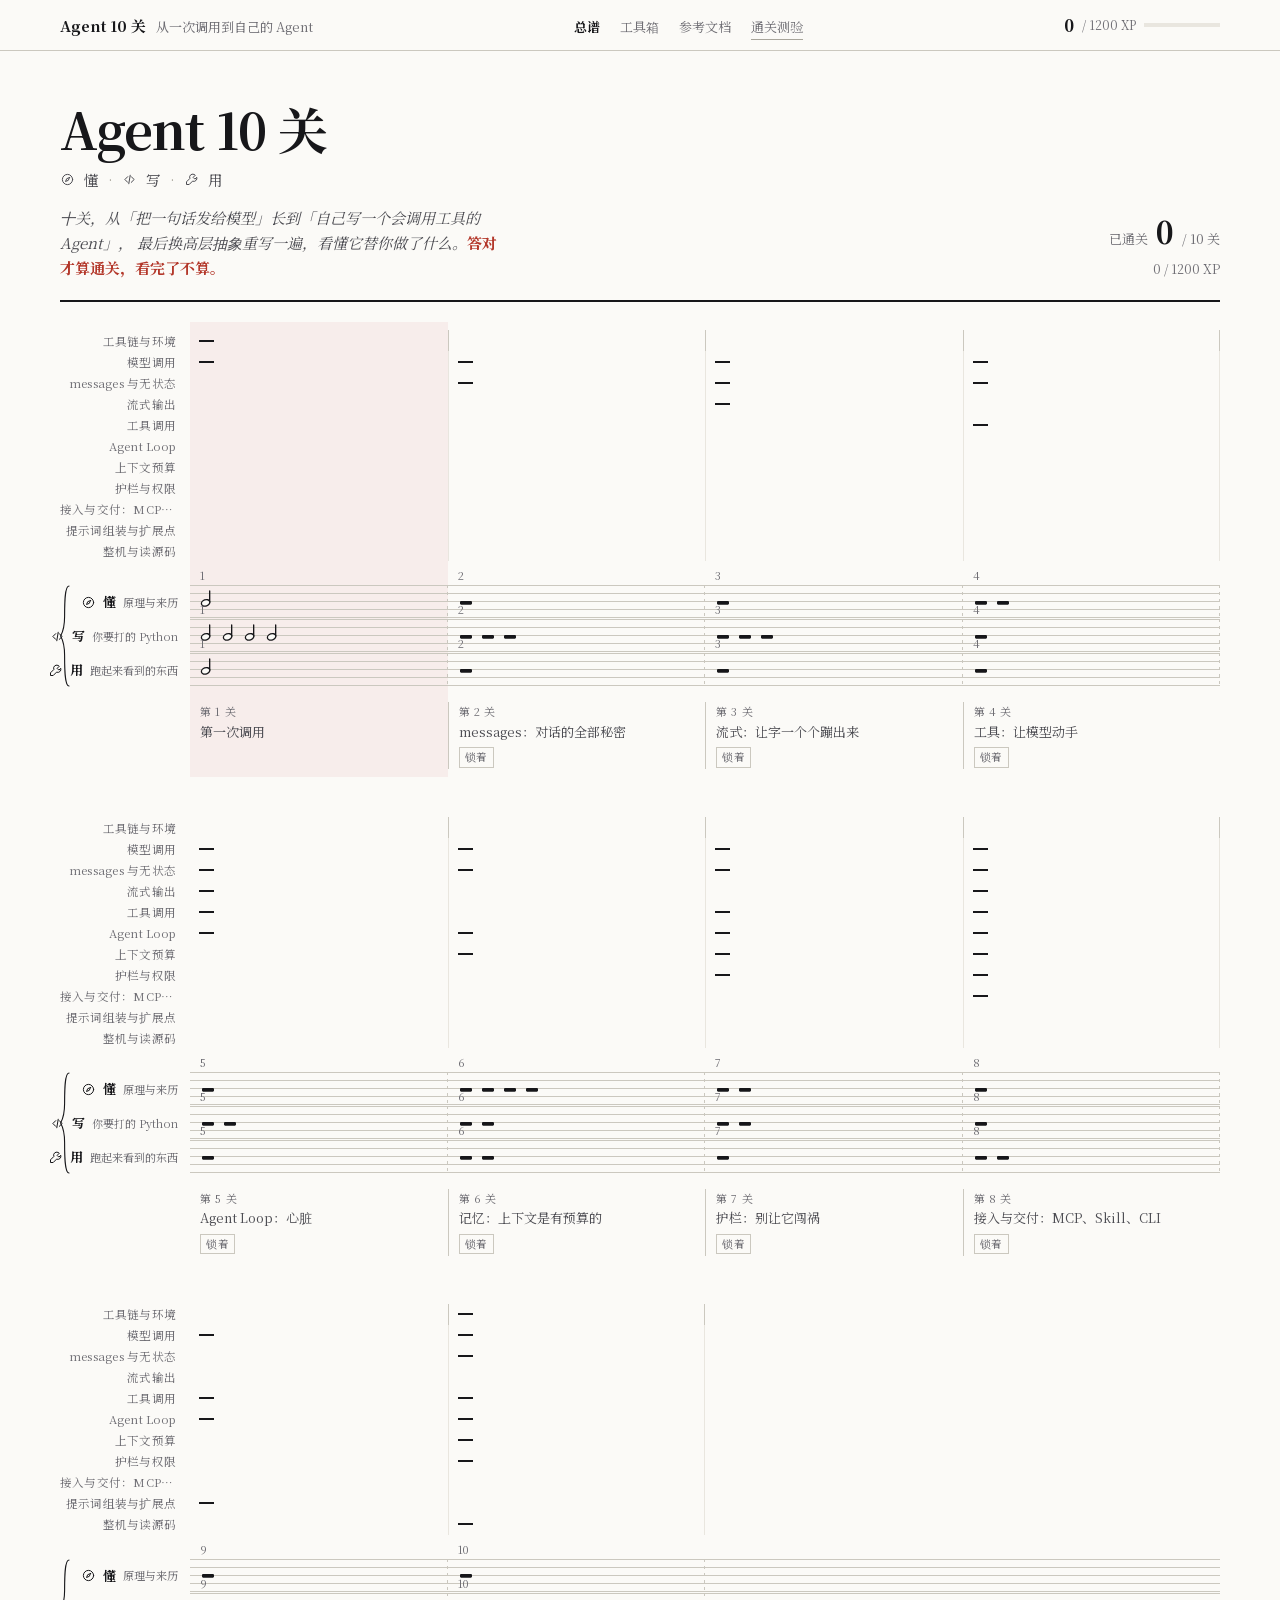
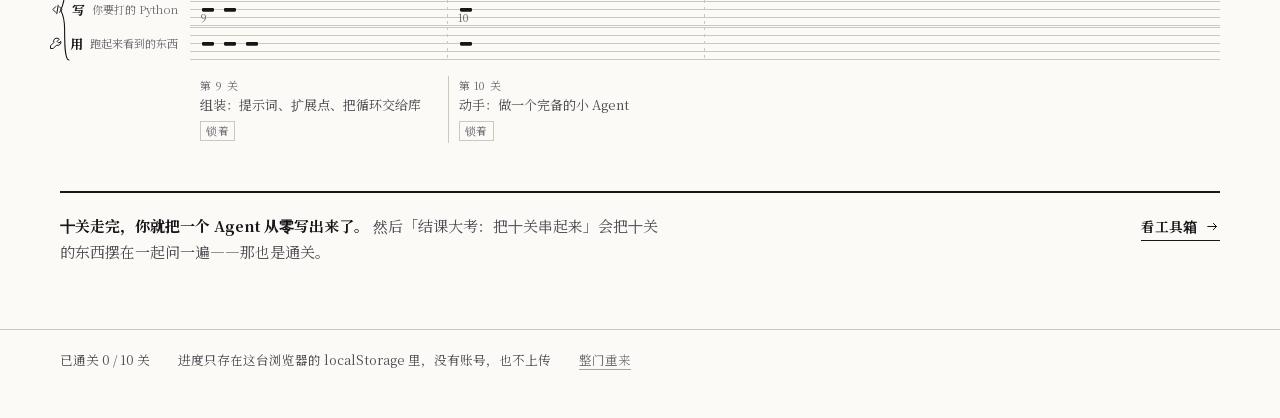
==== commit 958420c0: "update agent" ====
--- a/AgentX/课程教程站点/index.html
+++ b/AgentX/课程教程站点/index.html
@@ -1,17 +1,20 @@
-<!doctype html>
-<html lang="zh-CN">
-  <head>
-    <meta charset="UTF-8" />
-    <meta name="viewport" content="width=device-width, initial-scale=1.0" />
-    <title>Agent 8 关 · 从一次调用到手写 Agent</title>
-    <meta
-      name="description"
-      content="八关 Python 课程：从把一句话发给模型，到自己写一个会调用工具的 Agent，最后用高层抽象重写一遍。每关都有讲解、代码、可玩的演示和通关测验。"
-    />
-    <script type="module" crossorigin src="./assets/index-cl-OKyPI.js"></script>
-    <link rel="stylesheet" crossorigin href="./assets/index-Crof04yg.css">
-  </head>
-  <body>
-    <div id="app"></div>
-  </body>
-</html>
+<!doctype html>
+<html lang="zh-CN">
+  <head>
+    <meta charset="UTF-8" />
+    <meta name="viewport" content="width=device-width, initial-scale=1.0" />
+    <title>Agent 10 关 · 从一次调用到自己的 Agent</title>
+    <meta
+      name="description"
+      content="十关 Python 课程：从把一句话发给模型，到自己写一个完备的 Agent，再到读别人的源码。每关都有讲解、架构图、可动手的演示和通关测验。"
+    />
+    <link rel="icon" type="image/svg+xml" href="./favicon.svg" />
+    <meta name="theme-color" content="#fbfaf7" />
+    <script type="module" crossorigin src="./assets/index-D-KD6vcd.js"></script>
+    <link rel="stylesheet" crossorigin href="./assets/index-BgAzzBqr.css">
+  </head>
+  <body>
+    <div id="app"></div>+
+  </body>
+</html>
--- a/AgentX/课程教程站点/assets/index-BgAzzBqr.css
+++ b/AgentX/课程教程站点/assets/index-BgAzzBqr.css
@@ -0,0 +1 @@
+._app_1gezo_1{min-height:100vh;display:flex;flex-direction:column}._skip_1gezo_7{position:absolute;left:-9999px;top:0;z-index:60;padding:10px 18px;background:var(--ink);color:var(--paper);font-size:13px}._skip_1gezo_7:focus{left:0}._head_1gezo_23{position:sticky;top:0;z-index:20;background:color-mix(in srgb,var(--paper) 95%,transparent);border-bottom:1px solid var(--rule)}._headIn_1gezo_31{max-width:var(--shell);margin:0 auto;padding:10px clamp(18px,3.4vw,40px);display:flex;align-items:baseline;justify-content:space-between;gap:22px}._brand_1gezo_41{font-size:15px;font-weight:700;white-space:nowrap}._brand_1gezo_41 span{font-weight:400;font-size:13px;color:var(--ink-3);margin-left:10px}._nav_1gezo_54{display:flex;align-items:baseline;gap:20px;font-size:13px;color:var(--ink-3)}._nav_1gezo_54 a:hover{color:var(--ink)}._nav_1gezo_54 a[aria-current=page]{color:var(--ink);font-weight:700}._examLink_1gezo_71{border-bottom:1px solid var(--rule-2)}._examLink_1gezo_71:hover{border-bottom-color:var(--vermilion);color:var(--vermilion)}._xp_1gezo_80{display:flex;align-items:center;gap:8px;font-size:12px;color:var(--ink-3);white-space:nowrap}._xpNum_1gezo_89{font-family:var(--font-figure);font-variant-numeric:lining-nums tabular-nums;font-size:17px;font-weight:700;color:var(--ink)}._xpBar_1gezo_97{display:block;width:76px;height:4px;background:var(--paper-3);overflow:hidden}._xpBar_1gezo_97 i{display:block;height:100%;background:var(--ink)}._main_1gezo_111{flex:1}._main_1gezo_111:focus,._main_1gezo_111:focus-visible{outline:none}._foot_1gezo_122{border-top:1px solid var(--rule);margin-top:64px}._footIn_1gezo_127{max-width:var(--shell);margin:0 auto;padding:20px clamp(18px,3.4vw,40px) 46px;display:flex;flex-wrap:wrap;align-items:baseline;gap:8px 28px;font-size:12.5px;color:var(--ink-2)}._quiet_1gezo_139{background:none;border:0;padding:0;font-family:inherit;font-size:12.5px;color:var(--ink-3);border-bottom:1px solid var(--rule-2);cursor:pointer}._quiet_1gezo_139:hover{color:var(--vermilion);border-bottom-color:var(--vermilion)}@media(max-width:760px){._brand_1gezo_41 span,._xpBar_1gezo_97{display:none}._headIn_1gezo_31{flex-wrap:wrap;row-gap:6px}._nav_1gezo_54{order:3;width:100%;gap:16px}._nav_1gezo_54 a{white-space:nowrap}}.mark[data-v-0b42496d]{display:block;flex:none}.brace-mark[data-v-0b42496d]{stroke-linejoin:round}.note-glyph[data-v-67e9ed26]{display:block;flex:none;overflow:visible}.ink[data-v-67e9ed26],.head[data-v-67e9ed26]{stroke:currentColor;stroke-width:1.35;vector-effect:non-scaling-stroke}.rest .ink[data-v-67e9ed26]{fill:currentColor}.rehearsed .head[data-v-67e9ed26]{fill:var(--paper)}.ensemble .head[data-v-67e9ed26]{fill:currentColor}.stem[data-v-67e9ed26]{stroke:currentColor;stroke-width:1.35;stroke-linecap:round;vector-effect:non-scaling-stroke;fill:none}._page_120a3_1{max-width:var(--shell);margin:0 auto;padding:clamp(26px,4vw,50px) clamp(18px,3.4vw,40px) 0}._head_120a3_8{display:flex;align-items:flex-end;justify-content:space-between;gap:clamp(20px,4vw,60px);padding-bottom:20px;border-bottom:2px solid var(--ink)}._head_120a3_8 h1{font-size:clamp(30px,4.4vw,50px);line-height:1.08;font-weight:700;letter-spacing:-.02em}._voices_120a3_24{margin-top:12px;font-size:14.5px;color:var(--ink-2);display:flex;align-items:center;gap:9px;flex-wrap:wrap}._voices_120a3_24 i{font-style:normal;color:var(--rule-2)}._character_120a3_40{margin-top:14px;max-width:56ch;font-size:15px;color:var(--ink-2);font-family:var(--font-figure);font-style:italic;line-height:1.65}._character_120a3_40 em{font-style:normal;color:var(--vermilion);font-weight:700}._headRight_120a3_56{flex:none;display:flex;flex-direction:column;align-items:flex-end;gap:8px;text-align:right}._standing_120a3_65{display:flex;align-items:baseline;gap:8px;font-size:13px;color:var(--ink-3)}._standing_120a3_65 b{font-family:var(--font-figure);font-size:30px;font-weight:700;line-height:1;color:var(--ink);font-variant-numeric:lining-nums tabular-nums}._xpLine_120a3_82{font-size:12.5px;color:var(--ink-3)}._examCta_120a3_87{margin-top:4px;display:inline-flex;align-items:center;gap:8px;font-size:13.5px;font-weight:700;border-bottom:1px solid var(--ink);padding-bottom:2px}._examCta_120a3_87:hover{color:var(--vermilion);border-bottom-color:var(--vermilion)}._score_120a3_104{margin-top:28px}._system_120a3_108{position:relative;display:block;margin-bottom:48px}._colLink_120a3_115{position:absolute;top:-8px;bottom:-8px;z-index:2;left:calc(var(--gutter) + (100% - var(--gutter)) * var(--i) / var(--n));width:calc((100% - var(--gutter)) / var(--n));transition:background .16s var(--ease)}._colLink_120a3_115:hover{background:#17171a08}._here_120a3_130{position:absolute;top:-8px;bottom:-8px;z-index:0;left:calc(var(--gutter) + (100% - var(--gutter)) * var(--i) / var(--n));width:calc((100% - var(--gutter)) / var(--n));background:var(--here);pointer-events:none}._strip_120a3_141,._staves_120a3_142,._lyricRow_120a3_143{position:relative;z-index:1}._stripRow_120a3_148,._staff_120a3_149,._lyricRow_120a3_143{display:grid;grid-template-columns:var(--gutter) repeat(var(--n, 4),minmax(0,1fr))}._stripRow_120a3_148{align-items:center;min-height:21px}._stripName_120a3_161{font-family:var(--font-figure);font-size:11.5px;letter-spacing:.02em;color:var(--ink-3);padding-right:14px;text-align:right;white-space:nowrap;overflow:hidden;text-overflow:ellipsis}._stripName_120a3_161:hover{color:var(--vermilion)}._stripCell_120a3_177{height:21px;display:flex;align-items:center;padding-left:9px;border-left:1px solid var(--rule)}._stripName_120a3_161+._stripCell_120a3_177{border-left:0}._stripCell_120a3_177:last-of-type{border-right:1px solid var(--rule)}._stripMark_120a3_193{display:block;width:15px;height:2px;background:var(--ink)}._stripRow_120a3_148+._stripRow_120a3_148 ._stripCell_120a3_177{border-left-color:var(--paper-3);border-right-color:var(--paper-3)}._staves_120a3_142{position:relative;padding-top:24px}._brace_120a3_211{position:absolute;left:0;top:24px;bottom:0;color:var(--ink);display:flex;align-items:center}._staff_120a3_149{height:var(--staff-h)}._staffLabel_120a3_226{display:flex;align-items:center;justify-content:flex-end;gap:7px;padding-right:12px;font-size:13px;font-weight:700;white-space:nowrap}._staffLabel_120a3_226 em{font-style:normal;font-size:11px;font-weight:400;color:var(--ink-3)}._staffBed_120a3_246{grid-column:2 / -1;position:relative;background-image:repeating-linear-gradient(to bottom,var(--rule) 0 1px,transparent 1px 8px)}._notes_120a3_252{position:absolute;top:0;right:0;bottom:0;left:0;display:grid;grid-template-columns:repeat(var(--n, 4),minmax(0,1fr))}._measure_120a3_259{position:relative;display:flex;align-items:center;gap:6px;padding-left:10px;min-width:0}._measureNo_120a3_268{position:absolute;top:-19px;left:10px;font-family:var(--font-figure);font-size:11px;color:var(--ink-3);font-variant-numeric:lining-nums tabular-nums}._measure_120a3_259:after{content:"";position:absolute;right:0;top:0;bottom:0;width:1px;background:repeating-linear-gradient(to bottom,var(--rule) 0 3px,transparent 3px 7px)}._bar_120a3_292{position:absolute;right:0;top:0;bottom:0;width:1px;background:var(--bar);transform:scaleY(var(--closed, 0));transform-origin:top}._closed_120a3_304 ._bar_120a3_292{width:4px;background:linear-gradient(to right,var(--ink) 0 1.5px,transparent 1.5px 2.5px,var(--ink) 2.5px 4px)}._lyricRow_120a3_143{padding-top:15px}._lyric_120a3_143{padding:0 14px 0 10px;border-left:1px solid var(--rule)}._lyricRow_120a3_143>div:first-child+._lyric_120a3_143{border-left:0}._lyricNo_120a3_328{display:block;font-family:var(--font-figure);font-size:11px;letter-spacing:.06em;color:var(--ink-3);font-variant-numeric:lining-nums tabular-nums}._lyricTitle_120a3_337{display:block;font-size:13px;line-height:1.5;color:var(--ink-2)}._lyricLock_120a3_344{display:inline-block;margin-top:3px;font-size:10.5px;letter-spacing:.06em;color:var(--ink-3);border:1px solid var(--rule);padding:0 5px}._close_120a3_304{border-top:2px solid var(--ink);margin-top:8px;padding-top:20px;display:flex;align-items:baseline;justify-content:space-between;gap:30px;flex-wrap:wrap}._close_120a3_304 p{max-width:68ch;font-size:15px;color:var(--ink-2)}._close_120a3_304 p b{color:var(--ink)}._closeLink_120a3_376{font-size:13.5px;font-weight:700;display:inline-flex;align-items:center;gap:8px;border-bottom:1px solid var(--ink);padding-bottom:2px}._closeLink_120a3_376:hover{color:var(--vermilion);border-bottom-color:var(--vermilion)}@media(max-width:880px){:root{--gutter: 84px}._head_120a3_8{flex-direction:column;align-items:flex-start}._headRight_120a3_56{align-items:flex-start;text-align:left}._measure_120a3_259,._stripCell_120a3_177,._lyric_120a3_143{border-left:0;border-right:0}._stripCell_120a3_177:last-of-type{border-right:0}._stripRow_120a3_148+._stripRow_120a3_148 ._stripCell_120a3_177{border-left-color:transparent;border-right-color:transparent}._measure_120a3_259{padding-left:8px}}@media(max-width:620px){:root{--gutter: 70px}._stripName_120a3_161{font-size:10px;padding-right:8px}._staffLabel_120a3_226 em{display:none}}._wrap_kndso_1{margin:18px 0;border:1px solid var(--rule-2);background:var(--paper-2)}._head_kndso_7{display:flex;justify-content:space-between;gap:16px;padding:6px 13px;border-bottom:1px solid var(--rule);font-size:11px;letter-spacing:.04em;color:var(--ink-3)}._lang_kndso_18{font-family:var(--font-figure);color:var(--ink-2)}._src_kndso_23{font-family:var(--font-mono);color:var(--ink-2);overflow:hidden;text-overflow:ellipsis;white-space:nowrap}._pre_kndso_31{margin:0;padding:15px 17px;overflow-x:auto;background:var(--paper)}._code_kndso_38{font-family:var(--font-mono);font-size:12.75px;line-height:1.78;color:var(--ink);white-space:pre}._plain_kndso_47{display:grid;grid-template-columns:40px minmax(0,1fr);gap:12px;align-items:baseline;padding:11px 14px;border-top:1px solid var(--rule);font-size:13.5px;line-height:1.7;color:var(--ink-2)}._plain_kndso_47 b{font-size:11px;letter-spacing:.04em;color:var(--ok);text-align:right}._code_kndso_38 .k{color:var(--vermilion)}._code_kndso_38 .s{color:var(--ok)}._code_kndso_38 .c{color:var(--ink-3)}._code_kndso_38 .n{color:var(--ink-2)}._code_kndso_38 .f{color:var(--ink);font-weight:700}._code_kndso_38 .b{color:var(--ink-2);font-weight:700}@media(max-width:620px){._code_kndso_38{white-space:pre-wrap;overflow-wrap:anywhere}}._wrap_1c52c_1{margin:22px 0;border-top:1px solid var(--ink);border-bottom:1px solid var(--ink);padding:16px 0}._title_1c52c_8{font-size:11.5px;letter-spacing:.08em;color:var(--ink-3);margin-bottom:12px}._list_1c52c_15{list-style:none;margin:0;padding:0}._item_1c52c_21{display:grid;grid-template-columns:108px minmax(0,1fr);gap:16px;align-items:baseline;padding:10px 0}._item_1c52c_21+._item_1c52c_21{border-top:1px dashed var(--rule)}._date_1c52c_33{font-family:var(--font-figure);font-size:12.5px;font-variant-numeric:lining-nums tabular-nums;color:var(--ink-3);text-align:right}._what_1c52c_41{font-size:15px;line-height:1.7;color:var(--ink)}._why_1c52c_47{margin-top:4px;font-size:14px;line-height:1.72;color:var(--ink-2)}._source_1c52c_54{display:inline-block;margin-top:6px;font-family:var(--font-mono);font-size:11.5px;color:var(--ink-3);border-bottom:1px solid var(--rule-2)}._source_1c52c_54:hover{color:var(--vermilion);border-bottom-color:var(--vermilion)}@media(max-width:620px){._item_1c52c_21{grid-template-columns:1fr;gap:4px}._date_1c52c_33{text-align:left}}._frame_1n2du_1{margin:22px 0;border:1px solid var(--ink);background:var(--paper-2)}._head_1n2du_7{display:flex;align-items:baseline;gap:12px;padding:10px 16px;background:var(--paper);border-bottom:1px solid var(--ink)}._badge_1n2du_16{flex:none;font-size:11px;letter-spacing:.1em;color:var(--paper);background:var(--ink);padding:2px 7px 3px}._title_1n2du_25{font-size:15px;font-weight:700;color:var(--ink)}._hint_1n2du_31{display:block;font-size:13px;color:var(--ink-2);line-height:1.6;margin-top:2px}._controls_1n2du_39{display:flex;flex-wrap:wrap;align-items:center;gap:9px;padding:12px 16px;border-bottom:1px solid var(--rule)}._body_1n2du_48{padding:16px}@media(max-width:620px){._head_1n2du_7,._controls_1n2du_39,._body_1n2du_48{padding-left:12px;padding-right:12px}}._grid_1ioao_15{display:grid;grid-template-columns:repeat(auto-fit,minmax(260px,1fr));gap:12px}._grid3_1ioao_27{display:grid;grid-template-columns:repeat(auto-fit,minmax(190px,1fr));gap:10px}._pane_1ioao_41{background:var(--paper);border:1px solid var(--rule);padding:11px 13px;min-height:96px;min-width:0}._paneTitle_1ioao_57{font-size:11px;letter-spacing:.06em;color:var(--ink-3);margin-bottom:9px;display:flex;justify-content:space-between;gap:10px}._paneCount_1ioao_77{font-family:var(--font-figure);font-variant-numeric:lining-nums tabular-nums;color:var(--ink-2)}._empty_1ioao_89{font-size:13px;color:var(--ink-3);font-style:italic}._msg_1ioao_107{border:1px solid var(--rule);padding:7px 10px;margin:6px 0;font-size:13px;line-height:1.65;color:var(--ink-2);word-break:break-word}._msg_1ioao_107:first-child{margin-top:0}._role_1ioao_135{display:block;font-family:var(--font-mono);font-size:10px;letter-spacing:.08em;text-transform:uppercase;margin-bottom:3px;color:var(--ink-3)}._user_1ioao_155{background:var(--paper)}._user_1ioao_155 ._role_1ioao_135{color:var(--ink)}._assistant_1ioao_171{background:var(--ok-wash)}._assistant_1ioao_171 ._role_1ioao_135{color:var(--ok)}._tool_1ioao_187{background:var(--vermilion-wash)}._tool_1ioao_187 ._role_1ioao_135{color:var(--vermilion)}._system_1ioao_203{background:var(--paper-2)}._sending_1ioao_213{box-shadow:inset 0 0 0 1px var(--ink);background:var(--paper-2)}._events_1ioao_225{max-height:260px;overflow-y:auto}._event_1ioao_225{display:flex;align-items:baseline;gap:8px;padding:4px 7px;margin:3px 0;font-family:var(--font-mono);font-size:11.5px;color:var(--ink-2);background:var(--paper-2)}._eventName_1ioao_259{color:var(--vermilion);flex:none}._eventBody_1ioao_269{color:var(--ink-3);overflow:hidden;text-overflow:ellipsis;white-space:nowrap}._phase_1ioao_285{padding:9px 12px;background:var(--paper-2);border:1px dashed var(--rule-2);font-size:13px;line-height:1.7;color:var(--ink-2)}._phase_1ioao_285 b{color:var(--ink)}._actions_1ioao_313{display:flex;flex-wrap:wrap;align-items:center;gap:8px}._btn_1ioao_327{padding:6px 13px;background:transparent;border:1px solid var(--rule-2);font-family:inherit;font-size:13px;color:var(--ink-2);cursor:pointer;transition:border-color .15s var(--ease),color .15s var(--ease)}._btn_1ioao_327:hover:not(:disabled){border-color:var(--ink);color:var(--ink)}._btn_1ioao_327:disabled{opacity:.4;cursor:not-allowed}._primary_1ioao_369{background:var(--ink);border-color:var(--ink);color:var(--paper);font-weight:700}._primary_1ioao_369:hover:not(:disabled){background:var(--vermilion);border-color:var(--vermilion);color:var(--paper)}._input_1ioao_397{flex:1 1 220px;min-width:0;padding:6px 10px;background:var(--paper);border:1px solid var(--rule-2);font-family:inherit;font-size:13.5px;color:var(--ink)}._input_1ioao_397:focus-visible{outline:2px solid var(--vermilion);outline-offset:1px}._select_1ioao_429{padding:6px 10px;background:var(--paper);border:1px solid var(--rule-2);font-family:inherit;font-size:13px;color:var(--ink)}._label_1ioao_447{font-size:12px;color:var(--ink-3)}._bar_1ioao_459{height:5px;background:var(--paper-3);overflow:hidden}._barFill_1ioao_471{display:block;height:100%;background:var(--ink)}._barWarn_1ioao_483{background:var(--vermilion)}._fig_1ioao_493{font-family:var(--font-figure);font-variant-numeric:lining-nums tabular-nums}._mono_1ioao_503{font-family:var(--font-mono);font-size:11.5px}._code_1ioao_513{font-family:var(--font-mono);font-size:11.5px;line-height:1.7;color:var(--ink);white-space:pre-wrap;word-break:break-word}._kv_1ioao_531{display:grid;grid-template-columns:auto minmax(0,1fr);gap:4px 10px;font-size:12px;color:var(--ink-3)}._kv_1ioao_531 b{font-weight:400;color:var(--ink-2);text-align:right}._hint_1ioao_559{font-size:12.5px;color:var(--ink-3);line-height:1.6}._chips_1ioao_571{display:flex;flex-wrap:wrap;gap:5px}._chip_1ioao_571{font-size:11.5px;padding:2px 8px 3px;border:1px solid var(--rule-2);color:var(--ink-3)}._chipOn_1ioao_597{background:var(--ink);border-color:var(--ink);color:var(--paper)}._chipOk_1ioao_609{background:var(--ok-wash);border-color:var(--ok);color:var(--ok)}._chipBad_1ioao_621{background:var(--vermilion-wash);border-color:var(--vermilion);color:var(--vermilion)}._blockTitle_dhvh_3{margin:12px 0 5px;font-family:var(--font-mono);font-size:11px;letter-spacing:.06em;color:var(--ink-3)}._json_dhvh_12{padding:9px 11px;background:var(--paper-2);border:1px solid var(--rule);max-height:190px;overflow:auto}._scroll_14591_3{max-height:330px;overflow-y:auto;padding-right:2px}._note_14591_9{margin-top:10px}._status_luunl_3{margin-bottom:8px}._stream_luunl_7{min-height:104px;padding:9px 11px;background:var(--paper-2);border:1px solid var(--rule);font-size:14.5px;line-height:1.85;color:var(--ink);word-break:break-word}._cursor_luunl_18{display:inline-block;width:.5em;height:1em;margin-left:2px;vertical-align:-.12em;background:var(--ink);animation:_blink_luunl_1 1s step-end infinite}@keyframes _blink_luunl_1{0%,50%{opacity:1}51%,to{opacity:0}}._note_luunl_39{margin-top:10px}._cols_1g8lz_4{align-items:start}._list_1g8lz_8{max-height:340px;overflow-y:auto}._call_1g8lz_16{margin-top:6px;padding:6px 9px;background:var(--paper-2);border:1px solid var(--rule)}._callTool_1g8lz_23{font-family:var(--font-mono);font-size:10.5px;letter-spacing:.04em;color:var(--vermilion);margin-bottom:3px}._callArg_1g8lz_31{font-family:var(--font-mono);font-size:11.5px;line-height:1.7;color:var(--ink-2);padding-left:10px}._chips_1g8lz_39{margin-bottom:10px}._phase_1g8lz_43 b{margin-right:5px}._kv_1g8lz_47{margin-top:11px}._sheet_1g8lz_51{margin-top:12px;padding:8px 10px;background:var(--paper-2);border:1px solid var(--rule)}._sheetTitle_1g8lz_58{font-size:11px;letter-spacing:.06em;color:var(--ink-3);margin-bottom:5px}._result_1g8lz_65{margin:0;padding:7px 9px;background:var(--paper);border:1px solid var(--rule);color:var(--ink)}._done_1g8lz_73{margin-top:12px;padding:8px 11px;border:1px solid var(--ok);background:var(--ok-wash);color:var(--ok);font-size:12.5px;line-height:1.7}._cols_1moyv_4{align-items:start}._sheet_1moyv_9{background:var(--paper-2);border:1px solid var(--rule);padding:8px 10px}._sheetTitle_1moyv_15{font-size:11px;letter-spacing:.06em;color:var(--ink-3);margin-bottom:6px}._lines_1moyv_22{list-style:none;overflow-x:auto}._line_1moyv_22{display:flex;align-items:baseline;gap:9px;font-family:var(--font-mono);font-size:11.5px;line-height:1.75;color:var(--ink-3);padding:0 4px;transition:background .2s var(--ease)}._lineOn_1moyv_40{background:var(--paper-3);box-shadow:inset 0 0 0 1px var(--vermilion);color:var(--ink)}._no_1moyv_46{flex:none;width:16px;text-align:right;color:var(--ink-3);font-variant-numeric:lining-nums tabular-nums}._text_1moyv_54{white-space:pre}._cond_1moyv_58{flex:none;margin-left:10px;padding:0 5px;background:var(--ok-wash);color:var(--ok);font-size:10.5px;white-space:pre}._condOff_1moyv_68{background:var(--vermilion-wash);color:var(--vermilion)}._rounds_1moyv_74{margin-top:10px}._kv_1moyv_79,._phase_1moyv_83{margin-top:11px}._phase_1moyv_83 b{margin-right:5px}._list_1moyv_92{max-height:420px;overflow-y:auto}._call_1moyv_97{margin-top:6px;padding:6px 9px;background:var(--paper-2);border:1px solid var(--rule)}._callTool_1moyv_104{font-family:var(--font-mono);font-size:10.5px;letter-spacing:.04em;color:var(--vermilion);margin-bottom:3px}._callArg_1moyv_112{font-family:var(--font-mono);font-size:11.5px;line-height:1.7;color:var(--ink-2);padding-left:10px}._result_1moyv_120{margin:0;padding:7px 9px;background:var(--paper);border:1px solid var(--rule);color:var(--ink)}._done_1moyv_128{margin-top:12px;padding:8px 11px;border:1px solid var(--ok);background:var(--ok-wash);color:var(--ok);font-size:12.5px;line-height:1.7}._meter_ngc0x_3{display:grid;gap:6px;margin:12px 0 14px}._barWrap_ngc0x_10{position:relative}._warnZone_ngc0x_14{position:absolute;top:0;bottom:0;left:80%;right:0;background:var(--vermilion-wash);border-left:1px dashed var(--vermilion);z-index:0}._fill_ngc0x_27{position:relative;z-index:1;width:100%;transform-origin:left center;transform:scaleX(0);transition:transform .42s var(--ease)}._meterNote_ngc0x_36{display:flex;flex-wrap:wrap;justify-content:space-between;gap:10px}._overNote_ngc0x_43{color:var(--vermilion)}._scroll_ngc0x_47{max-height:330px;overflow-y:auto;padding-right:2px}._over_ngc0x_43{outline:1px dashed var(--vermilion);outline-offset:-1px}._dropped_ngc0x_60{outline:1px dashed var(--rule-2);outline-offset:-1px;background:var(--paper-2);opacity:.72}._insert_ngc0x_67{outline:1px solid var(--ok);outline-offset:-1px}._tag_ngc0x_72{margin-left:6px;padding:0 5px;border:1px solid var(--rule-2);color:var(--ink-3);font-size:10px;letter-spacing:0}._note_ngc0x_81{margin-top:10px}._wrap_lr6zk_4{display:flex;flex-direction:column;gap:11px}._pipe_lr6zk_10{align-items:center;gap:6px}._sep_lr6zk_15{color:var(--ink-3);font-size:12px}._phase_lr6zk_20 b{margin-right:5px}._confirm_lr6zk_25{padding:10px 12px;border:1px solid var(--vermilion);background:var(--vermilion-wash)}._question_lr6zk_31{font-size:13px;line-height:1.7;color:var(--ink-2);margin-bottom:9px}._events_lr6zk_38{max-height:200px}._closing_lr6zk_42{font-size:12.5px;line-height:1.75;color:var(--ink-3);border-top:1px solid var(--rule);padding-top:10px}._wrap_d4w1t_4{display:flex;flex-direction:column;gap:12px}._phase_d4w1t_10 b{margin-right:5px}._cols_d4w1t_14{align-items:start}._pane_d4w1t_18{transition:opacity .25s var(--ease),box-shadow .25s var(--ease)}._on_d4w1t_23{box-shadow:inset 0 0 0 1px var(--ink)}._off_d4w1t_27{opacity:.55}._lines_d4w1t_32{list-style:none;max-height:380px;overflow:auto;padding-right:4px}._line_d4w1t_32{display:grid;grid-template-rows:1fr;overflow:hidden;transition:grid-template-rows .42s var(--ease),opacity .3s var(--ease)}._folded_d4w1t_47{grid-template-rows:0fr;opacity:0}._row_d4w1t_52{display:flex;gap:10px;min-height:0;font-family:var(--font-mono);font-size:11.5px;line-height:1.75}._no_d4w1t_61{flex:none;width:22px;text-align:right;color:var(--ink-3);font-variant-numeric:lining-nums tabular-nums}._text_d4w1t_69{white-space:pre;color:var(--ink-2)}._out_d4w1t_75 ._text_d4w1t_69{color:var(--ink)}._soft_d4w1t_80 ._text_d4w1t_69{color:var(--ink-3)}._sheet_d4w1t_85{background:var(--paper-2);border:1px solid var(--rule);padding:8px 10px}._block_d4w1t_91{margin:0}._kv_d4w1t_95{margin-top:11px}._note_d4w1t_99{margin-top:10px}._item_d4w1t_104{margin-top:9px}._item_d4w1t_104:first-of-type{margin-top:0}._key_d4w1t_112{display:block;font-size:13px;color:var(--ink);font-weight:700;margin-bottom:2px}._value_d4w1t_120{font-size:12.5px;line-height:1.7;color:var(--ink-3)}._wrap_penps_4{display:flex;flex-direction:column;gap:12px}._phase_penps_10 b{margin-right:5px}._meters_penps_14{display:grid;gap:10px}._meter_penps_14{display:grid;gap:6px}._barWrap_penps_24{position:relative}._warnZone_penps_29{position:absolute;top:0;bottom:0;left:80%;right:0;background:var(--vermilion-wash);border-left:1px dashed var(--vermilion);z-index:0}._fill_penps_40{position:relative;z-index:1;width:100%;transform-origin:left center;transform:scaleX(0);transition:transform .42s var(--ease)}._fillOk_penps_50{background:var(--ok)}._meterNote_penps_54{display:flex;flex-wrap:wrap;gap:6px 14px}._over_penps_60{color:var(--vermilion)}._scroll_penps_64{max-height:330px;overflow-y:auto;padding-right:2px}._compressed_penps_71{outline:1px dashed var(--rule-2);outline-offset:-1px;background:var(--paper-2);opacity:.72}._kept_penps_79{box-shadow:inset 0 0 0 1px var(--ink)}._insert_penps_83{outline:1px solid var(--ok);outline-offset:-1px}._groupHead_penps_88{font-size:11px;letter-spacing:.06em;color:var(--ink-3);border-top:1px solid var(--rule);margin-top:8px;padding-top:7px}._tag_penps_97{margin-left:6px;padding:0 5px;border:1px solid var(--rule-2);color:var(--ink-3);font-size:10px;letter-spacing:0}._tagBad_penps_107{border-color:var(--vermilion);color:var(--vermilion)}._sum_penps_112{margin-left:6px;font-size:10px;color:var(--ink-3)}._note_penps_118{margin-top:10px}._wrap_ekv03_3{display:flex;flex-direction:column;gap:12px}._meter_ekv03_9{display:grid;gap:6px}._barWrap_ekv03_14{position:relative}._warnZone_ekv03_18{position:absolute;top:0;bottom:0;left:80%;right:0;background:var(--vermilion-wash);border-left:1px dashed var(--vermilion);z-index:0}._fill_ekv03_29{position:relative;z-index:1;width:100%;transform-origin:left center;transform:scaleX(0);transition:transform .42s var(--ease)}._meterNote_ekv03_38{display:flex;flex-wrap:wrap;gap:6px 14px}._phase_ekv03_44 b{margin-right:5px}._list_ekv03_49{max-height:300px;overflow-y:auto;padding-right:2px}._skill_ekv03_55{border-bottom:1px solid var(--rule);padding:6px 0}._skill_ekv03_55:last-child{border-bottom:0}._skillHead_ekv03_64{display:flex;flex-wrap:wrap;justify-content:space-between;gap:8px}._skillName_ekv03_71{color:var(--ink)}._skillCost_ekv03_75{font-size:11px;color:var(--ink-3)}._skillUse_ekv03_80{font-size:12px;line-height:1.6;color:var(--ink-3);margin-top:2px}._layers_ekv03_88{display:flex;flex-direction:column;gap:8px}._layer_ekv03_88{border:1px solid var(--rule);padding:8px 10px}._layerOn_ekv03_100{border-color:var(--rule-2)}._layerHead_ekv03_104{display:flex;flex-wrap:wrap;align-items:baseline;gap:7px}._layerNo_ekv03_111{font-size:11.5px;color:var(--ink-3)}._layerName_ekv03_116{font-size:13px;font-weight:700;color:var(--ink)}._layerCost_ekv03_122{margin-left:auto;font-size:11.5px;color:var(--ink-2)}._layerBody_ekv03_128{font-size:12px;line-height:1.65;color:var(--ink-2);margin-top:5px}._note_ekv03_135{margin-top:10px}._wrap_157hy_4{display:flex;flex-direction:column;gap:12px}._phase_157hy_10 b{margin-right:5px}._list_157hy_14{list-style:none;border-top:1px solid var(--rule)}._row_157hy_19{display:grid;grid-template-columns:22px 78px minmax(0,1fr) auto;align-items:baseline;gap:9px;padding:7px 0;border-bottom:1px solid var(--rule)}._pending_157hy_29{border-bottom-style:dashed;border-bottom-color:var(--rule-2);opacity:.75}._no_157hy_35{font-size:11.5px;color:var(--ink-3)}._name_157hy_40{font-size:13px;font-weight:700;color:var(--ink)}._what_157hy_46{font-size:12.5px;line-height:1.6;color:var(--ink-2);min-width:0}._source_157hy_53{display:flex;flex-wrap:wrap;gap:5px;justify-content:flex-end}._conditionalNote_157hy_60{font-size:12.5px;line-height:1.7;color:var(--ink-2)}._skips_157hy_66{border-top:1px solid var(--rule);margin-top:10px;padding-top:9px}._skipHead_157hy_72{font-size:11px;letter-spacing:.06em;color:var(--ink-3);margin-bottom:6px}._skipRow_157hy_79{display:flex;flex-wrap:wrap;align-items:baseline;gap:7px;font-size:12.5px;line-height:1.65;color:var(--ink-2)}._skipRowEmpty_157hy_89{font-size:12.5px;line-height:1.65;color:var(--ink-3)}._note_157hy_95{margin-top:10px}@media(max-width:760px){._row_157hy_19{grid-template-columns:22px minmax(0,1fr);gap:4px 9px}._no_157hy_35{grid-row:span 3}._name_157hy_40,._what_157hy_46,._source_157hy_53{grid-column:2}._source_157hy_53{justify-content:flex-start}}._wrap_g6ez6_4{display:flex;flex-direction:column;gap:12px}._phase_g6ez6_10 b{margin-right:5px}._rows_g6ez6_14{display:flex;flex-direction:column;gap:6px}._row_g6ez6_14{display:flex;flex-wrap:wrap;align-items:baseline;gap:7px;border:1px solid var(--rule);padding:6px 9px}._name_g6ez6_29{color:var(--ink)}._from_g6ez6_33{flex:1 1 100%;font-size:11.5px;line-height:1.6;color:var(--ink-3)}._loopLine_g6ez6_41{border:1px solid var(--rule);background:var(--paper-2);padding:7px 9px;color:var(--ink)}._tools_g6ez6_48{margin-top:8px}._json_g6ez6_52{font-size:12.5px;line-height:1.7;color:var(--ink);word-break:break-all}._toolsEmpty_g6ez6_59{font-size:12.5px;line-height:1.65;color:var(--ink-3);margin-top:5px}._toolsNote_g6ez6_66{font-size:12.5px;line-height:1.65;color:var(--ink-2);margin-top:5px}._note_g6ez6_73{margin-top:10px}._frame_q4iwj_4{margin:22px 0;border:1px solid var(--ink);background:var(--paper-2)}._head_q4iwj_10{display:flex;align-items:baseline;gap:12px;padding:10px 16px;background:var(--paper);border-bottom:1px solid var(--ink)}._badge_q4iwj_19{flex:none;font-size:11px;letter-spacing:.1em;color:var(--paper);background:var(--ink);padding:2px 7px 3px}._title_q4iwj_28{font-size:15px;font-weight:700;color:var(--ink)}._hint_q4iwj_34{display:block;font-size:13px;color:var(--ink-2);line-height:1.6;margin-top:2px}._body_q4iwj_42{padding:16px}@media(max-width:620px){._head_q4iwj_10,._body_q4iwj_42{padding-left:12px;padding-right:12px}}._figure_1bs7k_10{display:flex;flex-direction:column;gap:12px}._pane_1bs7k_17{background:var(--paper);border:1px solid var(--rule);padding:11px 13px;min-width:0}._paneTitle_1bs7k_24{font-size:11px;letter-spacing:.06em;color:var(--ink-3);margin-bottom:9px}._legend_1bs7k_32{display:flex;flex-wrap:wrap;gap:6px 18px;font-size:11.5px;line-height:1.6;color:var(--ink-3)}._legendItem_1bs7k_41{display:inline-flex;align-items:center;gap:6px}._swatch_1bs7k_48{flex:none;width:14px;height:14px;background:var(--paper);border:1px solid var(--rule-2)}._swKept_1bs7k_57{border-color:var(--ink)}._swWritten_1bs7k_62{background:var(--paper-2)}._swRuntime_1bs7k_67{border-style:dashed}._swCondition_1bs7k_72{border-style:dashed;border-color:var(--vermilion)}._chip_1bs7k_78{display:inline-block;font-size:10.5px;letter-spacing:.04em;padding:1px 6px 2px;border:1px solid var(--rule-2);color:var(--ink-3);white-space:nowrap}._chipMust_1bs7k_89{background:var(--ink);border-color:var(--ink);color:var(--paper)}._chipRuntime_1bs7k_96{border-style:dashed}._chipCondition_1bs7k_101{border-style:dashed;border-color:var(--vermilion);color:var(--vermilion)}._closing_1bs7k_108{font-size:12.5px;line-height:1.75;color:var(--ink-3);border-top:1px solid var(--rule);padding-top:10px}._closing_1bs7k_108 b{color:var(--ink-2)}._mono_1bs7k_120{font-family:var(--font-mono);font-size:11.5px}._fig_1bs7k_10{font-family:var(--font-figure);font-variant-numeric:lining-nums tabular-nums}._grid_13cya_4{display:grid;grid-template-columns:minmax(0,.8fr) minmax(0,1fr) minmax(0,2.6fr);gap:0}._cell_13cya_11{border:1px solid var(--ink-2);border-right:0;padding:9px 11px;min-width:0}._cell_13cya_11:last-of-type{border-right:1px solid var(--ink-2)}._cSystem_13cya_22{background:var(--paper-2)}._cSummary_13cya_26,._cKept_13cya_30{background:var(--paper)}._label_13cya_34{display:block;font-size:10px;letter-spacing:.08em;text-transform:uppercase;color:var(--ink)}._rewritten_13cya_42{margin-left:6px;text-transform:none;letter-spacing:.04em}._intact_13cya_48{margin-left:6px;border-color:var(--ink);color:var(--ink);text-transform:none;letter-spacing:.04em}._span_13cya_56{font-size:13px;line-height:1.6;color:var(--ink-2);margin-top:4px}._stack_13cya_64{margin-top:7px;border-top:1px solid var(--rule);padding-top:6px}._keptRow_13cya_70{display:flex;align-items:baseline;gap:7px;font-size:12px;line-height:1.55;color:var(--ink-2);padding:2px 0}._keptRole_13cya_80{flex:none;width:62px;font-size:10px;letter-spacing:.08em;text-transform:uppercase;color:var(--ink-3)}._annotation_13cya_90{display:flex;align-items:flex-start;gap:6px;margin-top:6px;padding-right:8px;font-size:11.5px;line-height:1.55;color:var(--ink-3)}._tick_13cya_102{flex:none;width:1px;height:11px;margin-top:3px;background:var(--rule-2)}@media(max-width:760px){._grid_13cya_4{grid-template-columns:minmax(0,1fr)}._cell_13cya_11{border-right:1px solid var(--ink-2);border-bottom:0}._annotation_13cya_90{margin-top:4px;margin-bottom:8px}._keptRole_13cya_80{width:52px}}._cols_t6qxo_4{display:grid;grid-template-columns:repeat(auto-fit,minmax(280px,1fr));gap:12px;align-items:start}._root_t6qxo_11{font-family:var(--font-mono);font-size:12.5px;color:var(--ink);margin-bottom:7px}._tree_t6qxo_18{padding-left:2px}._node_t6qxo_23{position:relative;display:flex;flex-wrap:wrap;align-items:baseline;gap:6px;padding:4px 0 4px 22px}._node_t6qxo_23:before{content:"";position:absolute;left:7px;top:0;bottom:0;width:1px;background:var(--rule)}._node_t6qxo_23:first-child:before{top:9px}._node_t6qxo_23:last-child:before{bottom:calc(100% - 9px)}._node_t6qxo_23:after{content:"";position:absolute;left:7px;top:9px;width:11px;height:1px;background:var(--rule)}._mark_t6qxo_60{position:absolute;left:22px;top:3px;fill:none;stroke:var(--ink-3);stroke-width:1.6;stroke-linecap:round;stroke-linejoin:round}._name_t6qxo_71{margin-left:21px;color:var(--ink)}._what_t6qxo_76{flex:1 1 100%;font-size:11.5px;line-height:1.6;color:var(--ink-3);padding-left:21px}._file_t6qxo_85{border:1px solid var(--rule);background:var(--paper-2);padding:8px 10px}._fence_t6qxo_91{font-family:var(--font-mono);font-size:11.5px;color:var(--ink-3);line-height:1.4}._field_t6qxo_98{padding:7px 0;border-bottom:1px dashed var(--rule)}._field_t6qxo_98:last-of-type{border-bottom:0}._fieldHead_t6qxo_107{display:flex;flex-wrap:wrap;align-items:baseline;gap:8px}._key_t6qxo_114{color:var(--ink)}._value_t6qxo_118{font-size:12.5px;line-height:1.7;color:var(--ink-2);margin-top:3px}._fieldNote_t6qxo_125{font-size:11.5px;line-height:1.6;color:var(--ink-3);margin-top:3px;padding-left:10px;border-left:1px solid var(--rule-2)}._rows_ii8ly_4{list-style:none;border-top:1px solid var(--rule)}._row_ii8ly_4{display:grid;grid-template-columns:26px 92px minmax(0,1.7fr) auto;align-items:baseline;gap:10px;padding:7px 0;border-bottom:1px solid var(--rule)}._no_ii8ly_18{font-size:11.5px;color:var(--ink-3)}._name_ii8ly_23{font-size:13px;font-weight:700;color:var(--ink)}._what_ii8ly_29{font-size:13px;line-height:1.6;color:var(--ink-2);min-width:0}._source_ii8ly_36{display:flex;flex-wrap:wrap;gap:5px;justify-content:flex-end}._conditional_ii8ly_44{outline:1px dashed var(--vermilion);outline-offset:-1px}@media(max-width:760px){._row_ii8ly_4{grid-template-columns:24px minmax(0,1fr);gap:4px 10px;padding:9px 0}._no_ii8ly_18{grid-row:span 3}._name_ii8ly_23,._what_ii8ly_29,._source_ii8ly_36{grid-column:2}._source_ii8ly_36{justify-content:flex-start}}._prose_1k4av_1{max-width:74ch}._p_1k4av_1{margin:15px 0;font-size:16px;line-height:1.85;color:var(--ink-2)}._p_1k4av_1:first-child{margin-top:0}._h_1k4av_16{margin:26px 0 8px;font-size:16.5px;font-weight:700;color:var(--ink)}._ul_1k4av_23,._ol_1k4av_24{margin:14px 0 14px 22px;font-size:15.5px;line-height:1.85;color:var(--ink-2)}._ul_1k4av_23 li,._ol_1k4av_24 li{margin:7px 0}._note_1k4av_37{display:grid;grid-template-columns:52px minmax(0,1fr);gap:14px;align-items:baseline;margin:18px 0;padding:13px 16px;background:var(--vermilion-wash);border-top:1px solid var(--vermilion);border-bottom:1px solid var(--vermilion);font-size:14.5px;line-height:1.75;color:var(--ink-2)}._note_1k4av_37 b{font-size:11.5px;letter-spacing:.04em;color:var(--vermilion);text-align:right}._keytake_1k4av_60{display:grid;grid-template-columns:52px minmax(0,1fr);gap:14px;align-items:baseline;margin:18px 0;padding:13px 16px;background:var(--ok-wash);border-top:1px solid var(--ok);border-bottom:1px solid var(--ok);font-size:14.5px;line-height:1.75;color:var(--ink-2)}._keytake_1k4av_60 b{font-size:11.5px;letter-spacing:.04em;color:var(--ok);text-align:right}._bigidea_1k4av_83{margin:22px 0;padding:20px 22px;background:var(--paper-2);border-top:1px solid var(--ink);border-bottom:1px solid var(--ink);text-align:center;font-size:17px;line-height:1.9;color:var(--ink)}._ref_1k4av_96{display:grid;grid-template-columns:52px minmax(0,1fr);gap:2px 14px;align-items:baseline;margin:14px 0;padding:11px 16px;background:var(--paper-2);border-left:2px solid var(--rule-2);text-decoration:none;transition:background .18s var(--ease),border-color .18s var(--ease)}._ref_1k4av_96:hover{background:var(--paper-3);border-left-color:var(--ink)}._refLabel_1k4av_116{font-size:11.5px;letter-spacing:.04em;color:var(--ink-3);text-align:right}._refWhat_1k4av_123{font-size:14.5px;line-height:1.75;color:var(--ink-2)}._refUrl_1k4av_129{grid-column:2;font-family:var(--font-mono);font-size:12px;line-height:1.6;color:var(--ink-3);word-break:break-all}._table_1k4av_138{width:100%;margin:18px 0;border-collapse:collapse;font-size:14px}._table_1k4av_138 th,._table_1k4av_138 td{border:1px solid var(--rule);padding:8px 12px;text-align:left;vertical-align:top}._table_1k4av_138 th{background:var(--paper-2);font-weight:700;color:var(--ink)}._table_1k4av_138 td{color:var(--ink-2)}@media(max-width:620px){._note_1k4av_37,._keytake_1k4av_60,._ref_1k4av_96{grid-template-columns:1fr;gap:4px}._note_1k4av_37 b,._keytake_1k4av_60 b,._refLabel_1k4av_116{text-align:left}._refUrl_1k4av_129{grid-column:1}}._wrap_bzywp_1{margin-top:30px;border-top:2px solid var(--ink);padding-top:18px}._head_bzywp_7{display:flex;align-items:baseline;justify-content:space-between;gap:18px;flex-wrap:wrap}._title_bzywp_15{font-size:19px;font-weight:700}._count_bzywp_20{font-size:12.5px;color:var(--ink-3)}._fig_bzywp_25{font-family:var(--font-figure);font-variant-numeric:lining-nums tabular-nums;font-size:16px;font-weight:700;color:var(--ink)}._list_bzywp_33{list-style:none;margin:16px 0 0;padding:0}._item_bzywp_39{padding:18px 0}._item_bzywp_39+._item_bzywp_39{border-top:1px solid var(--rule)}._q_bzywp_47{display:grid;grid-template-columns:24px minmax(0,1fr);gap:10px;font-size:16px;font-weight:600;line-height:1.7;color:var(--ink)}._no_bzywp_57{font-family:var(--font-figure);font-size:12px;color:var(--ink-3);text-align:right;line-height:2.3;font-variant-numeric:lining-nums tabular-nums}._options_bzywp_66{margin-top:12px;display:flex;flex-direction:column;gap:7px;padding-left:34px}._option_bzywp_66{display:grid;grid-template-columns:24px minmax(0,1fr);gap:10px;align-items:baseline;padding:9px 13px;background:transparent;border:1px solid var(--rule-2);font-family:inherit;font-size:14.5px;line-height:1.65;color:var(--ink-2);text-align:left;cursor:pointer;transition:background .15s var(--ease),border-color .15s var(--ease)}._option_bzywp_66:hover{border-color:var(--ink);color:var(--ink)}._mark_bzywp_96{font-family:var(--font-figure);font-size:12px;color:var(--ink-3);text-align:center}._ok_bzywp_104{background:var(--ok-wash);border-color:var(--ok);color:var(--ink)}._ok_bzywp_104 ._mark_bzywp_96{color:var(--ok);font-weight:700}._no2_bzywp_116{background:var(--vermilion-wash);border-color:var(--vermilion);color:var(--ink)}._no2_bzywp_116 ._mark_bzywp_96{color:var(--vermilion);font-weight:700}._picked_bzywp_128{border-color:var(--ink);background:var(--paper-2);color:var(--ink)}._picked_bzywp_128 ._mark_bzywp_96{color:var(--ink);font-weight:700}._feedback_bzywp_139{margin-top:10px;margin-left:34px;font-size:14px;line-height:1.75;max-width:68ch}._good_bzywp_147{color:var(--ok)}._bad_bzywp_151{color:var(--vermilion)}._cleared_bzywp_155{margin-top:18px;padding:12px 16px;border-top:1px solid var(--ok);border-bottom:1px solid var(--ok);background:var(--ok-wash);color:var(--ok);font-weight:700;font-size:15px}@media(max-width:620px){._options_bzywp_66,._feedback_bzywp_139{padding-left:0;margin-left:0}}._rail_1oeg3_1{position:sticky;top:72px}._label_1oeg3_6{font-size:11px;letter-spacing:.08em;color:var(--ink-3);margin-bottom:10px}._list_1oeg3_13{list-style:none;margin:0;padding:0;position:relative}._list_1oeg3_13:before{content:"";position:absolute;left:9px;top:12px;bottom:12px;width:1px;background:var(--rule)}._item_1oeg3_31{display:grid;grid-template-columns:19px minmax(0,1fr);gap:10px;align-items:start;padding:5px 0;font-size:13px;color:var(--ink-3)}a._item_1oeg3_31:hover{color:var(--ink)}._no_1oeg3_45{position:relative;z-index:1;width:19px;height:19px;display:grid;place-items:center;background:var(--paper);border:1px solid var(--rule-2);font-family:var(--font-figure);font-size:11px;font-variant-numeric:lining-nums tabular-nums}._title_1oeg3_59{line-height:1.45;padding-top:1px}._passed_1oeg3_64{color:var(--ink-2)}._passed_1oeg3_64 ._no_1oeg3_45{background:var(--ink);border-color:var(--ink);color:var(--paper)}._locked_1oeg3_74{opacity:.55;cursor:not-allowed}._lock_1oeg3_74{grid-column:2;font-size:10.5px;color:var(--ink-3)}@media(max-width:940px){._rail_1oeg3_1{position:static}._list_1oeg3_13{display:flex;flex-wrap:wrap;gap:6px}._list_1oeg3_13:before{display:none}._item_1oeg3_31{grid-template-columns:19px;padding:0}._title_1oeg3_59,._lock_1oeg3_74{display:none}}._page_1f2kg_1{max-width:1280px;margin:0 auto;padding:clamp(24px,3.4vw,44px) clamp(18px,3.4vw,40px) 0;display:grid;grid-template-columns:190px minmax(0,1fr);gap:clamp(24px,3.6vw,52px);align-items:start}._body_1f2kg_11{min-width:0}._crumb_1f2kg_15{display:flex;gap:9px;font-size:12px;color:var(--ink-3)}._crumb_1f2kg_15 a:hover{color:var(--ink)}._head_1f2kg_26{margin-top:14px;padding-bottom:18px;border-bottom:2px solid var(--ink)}._subtitle_1f2kg_34{margin-top:8px;font-size:13.5px;color:var(--ink-3)}._head_1f2kg_26 h1{font-size:clamp(25px,3.1vw,36px);line-height:1.22;font-weight:700;letter-spacing:-.02em}._outcome_1f2kg_47{margin-top:10px;font-size:14.5px;color:var(--ink-2);max-width:70ch}._outcome_1f2kg_47 b{font-size:11.5px;letter-spacing:.04em;color:var(--ok);margin-right:6px}._concepts_1f2kg_61{margin-top:12px;display:flex;flex-wrap:wrap;gap:6px;list-style:none;padding:0}._concepts_1f2kg_61 li{font-family:var(--font-figure);font-size:11.5px;color:var(--ink-2);border:1px solid var(--rule-2);padding:1px 8px 2px}._card_1f2kg_78{padding-top:6px}._quizIntro_1f2kg_82{margin:18px 0;font-size:15.5px;line-height:1.85;color:var(--ink-2);max-width:70ch}._cleared_1f2kg_90{margin-top:18px;padding:13px 16px;background:var(--ok-wash);border-top:1px solid var(--ok);border-bottom:1px solid var(--ok);color:var(--ok);font-weight:700;font-size:15px}._footer_1f2kg_102{position:sticky;bottom:0;z-index:5;margin-top:26px;padding:12px 0;background:color-mix(in srgb,var(--paper) 96%,transparent);border-top:1px solid var(--rule);display:flex;align-items:center;justify-content:space-between;gap:14px}._stepBtn_1f2kg_116{display:inline-flex;align-items:center;gap:8px;padding:7px 14px;background:transparent;border:1px solid var(--rule-2);font-family:inherit;font-size:13.5px;color:var(--ink-2);cursor:pointer;transition:border-color .15s var(--ease),color .15s var(--ease)}._stepBtn_1f2kg_116:hover:not(:disabled){border-color:var(--ink);color:var(--ink)}._stepBtn_1f2kg_116:disabled{opacity:.4;cursor:not-allowed}._primary_1f2kg_140{background:var(--ink);border-color:var(--ink);color:var(--paper);font-weight:700}._primary_1f2kg_140:hover{background:var(--vermilion);border-color:var(--vermilion);color:var(--paper)}._dots_1f2kg_153{display:flex;gap:7px}._dot_1f2kg_153{width:9px;height:9px;padding:0;border:1px solid var(--rule-2);background:transparent;cursor:pointer}._dot_1f2kg_153:hover{border-color:var(--ink)}._dotNow_1f2kg_171{background:var(--ink);border-color:var(--ink)}._blocked_1f2kg_176{font-size:12.5px;color:var(--ink-3)}._locked_1f2kg_182{grid-column:1 / -1;max-width:60ch;border-top:2px solid var(--ink);padding-top:20px}._locked_1f2kg_182 h1{font-size:26px;font-weight:700}._locked_1f2kg_182 p{margin:10px 0 16px;color:var(--ink-2)}._plain_1f2kg_199{color:var(--ink-2);margin-bottom:12px}._back_1f2kg_204{display:inline-flex;align-items:center;gap:8px;font-size:13.5px;border-bottom:1px solid var(--ink);padding-bottom:2px}._back_1f2kg_204:hover{color:var(--vermilion);border-bottom-color:var(--vermilion)}@media(max-width:940px){._page_1f2kg_1{grid-template-columns:1fr;gap:20px}._rail_1f2kg_224{order:2}}@media(max-width:620px){._footer_1f2kg_102{flex-wrap:wrap}._dots_1f2kg_153{order:-1;width:100%;justify-content:center}}._page_hktl6_1{max-width:1280px;margin:0 auto;padding:clamp(24px,3.4vw,44px) clamp(18px,3.4vw,40px) 0;display:grid;grid-template-columns:190px minmax(0,1fr);gap:clamp(24px,3.6vw,52px);align-items:start}._body_hktl6_11{min-width:0}._crumb_hktl6_15{display:flex;gap:9px;font-size:12px;color:var(--ink-3)}._crumb_hktl6_15 a:hover{color:var(--ink)}._head_hktl6_26{margin-top:14px;padding-bottom:18px;border-bottom:2px solid var(--ink)}._head_hktl6_26 h1{font-size:clamp(25px,3.1vw,36px);line-height:1.22;font-weight:700;letter-spacing:-.02em}._intro_hktl6_39{margin-top:10px;font-size:15.5px;line-height:1.85;color:var(--ink-2);max-width:72ch}._rule_hktl6_47{margin-top:10px;font-size:13px;color:var(--ink-3)}._rule_hktl6_47 b{font-family:var(--font-figure);font-size:15px;color:var(--ink);font-variant-numeric:lining-nums tabular-nums}._gate_hktl6_60{margin-top:26px;border-top:2px solid var(--ink);padding-top:18px;max-width:66ch}._gate_hktl6_60 h2{font-size:21px;font-weight:700}._gate_hktl6_60 p{margin:10px 0 16px;color:var(--ink-2)}._back_hktl6_77{display:inline-flex;align-items:center;gap:8px;font-size:13.5px;border-bottom:1px solid var(--ink);padding-bottom:2px}._back_hktl6_77:hover{color:var(--vermilion);border-bottom-color:var(--vermilion)}._actions_hktl6_91{margin-top:22px;display:flex;align-items:center;gap:14px;flex-wrap:wrap}._submit_hktl6_99{padding:9px 22px;background:var(--ink);border:1px solid var(--ink);color:var(--paper);font-family:inherit;font-size:14px;font-weight:700;cursor:pointer}._submit_hktl6_99:hover:not(:disabled){background:var(--vermilion);border-color:var(--vermilion)}._submit_hktl6_99:disabled{opacity:.4;cursor:not-allowed}._hint_hktl6_120{font-size:12.5px;color:var(--ink-3)}._result_hktl6_125{margin-top:22px;padding:18px 20px;border-top:2px solid var(--ink);border-bottom:2px solid var(--ink);background:var(--paper-2)}._score_hktl6_133{display:flex;align-items:baseline;gap:6px;font-size:14px;color:var(--ink-2)}._fig_hktl6_141{font-family:var(--font-figure);font-size:34px;font-weight:700;line-height:1;color:var(--ink);font-variant-numeric:lining-nums tabular-nums}._pass_hktl6_150{margin-top:10px;font-size:15px;line-height:1.8;color:var(--ok);font-weight:700;max-width:70ch}._fail_hktl6_159{margin-top:10px;font-size:15px;line-height:1.8;color:var(--vermilion);font-weight:700;max-width:70ch}._previous_hktl6_168{margin-top:18px;font-size:13px;color:var(--ink-3)}._xp_hktl6_174{margin-top:26px;font-size:12.5px;color:var(--ink-3)}@media(max-width:940px){._page_hktl6_1{grid-template-columns:1fr;gap:20px}._rail_hktl6_186{order:2}}._page_ym50r_1{max-width:var(--shell);margin:0 auto;padding:clamp(26px,4vw,50px) clamp(18px,3.4vw,40px) 0}._head_ym50r_7{padding-bottom:18px;border-bottom:2px solid var(--ink)}._head_ym50r_7 h1{font-size:clamp(30px,4.4vw,50px);line-height:1.08;font-weight:700;letter-spacing:-.02em}._character_ym50r_19{margin-top:14px;max-width:56ch;font-size:15px;color:var(--ink-2);font-family:var(--font-figure);font-style:italic;line-height:1.65}._character_ym50r_19 em{font-style:normal;color:var(--vermilion);font-weight:700}._inst_ym50r_35{margin-top:26px}._item_ym50r_39{display:grid;grid-template-columns:190px minmax(0,1fr) 150px;gap:clamp(18px,3vw,42px);padding:24px 0;border-bottom:1px solid var(--rule)}._who_ym50r_47 h2{font-family:var(--font-figure);font-size:19px;font-weight:700;letter-spacing:-.01em}._who_ym50r_47>p{margin-top:4px;font-size:12.5px;color:var(--ink-3)}._homeChapter_ym50r_60{margin-top:10px!important;font-size:12px!important}._homeChapter_ym50r_60 b{font-family:var(--font-figure);font-size:14px;color:var(--ink);font-variant-numeric:lining-nums tabular-nums}._what_ym50r_72{font-size:15px;max-width:64ch}._without_ym50r_77{margin-top:12px;display:grid;grid-template-columns:56px minmax(0,1fr);gap:12px;align-items:baseline}._without_ym50r_77 dt{font-size:11px;letter-spacing:.04em;color:var(--vermilion);text-align:right}._without_ym50r_77 dd{font-size:14px;color:var(--ink-2);max-width:62ch}._side_ym50r_98{font-size:12.5px;color:var(--ink-3)}._sideLabel_ym50r_103{display:block;font-size:11px;letter-spacing:.06em}._bars_ym50r_109{margin-top:8px;display:flex;gap:3px}._bar_ym50r_109{width:15px;height:15px;display:grid;place-items:center;border:1px solid var(--rule-2);font-family:var(--font-figure);font-size:9.5px;color:var(--ink-3);font-variant-numeric:lining-nums tabular-nums}._bar_ym50r_109:hover{border-color:var(--ink);color:var(--ink)}._on_ym50r_132{background:var(--ink);border-color:var(--ink);color:var(--paper)}._homeBar_ym50r_138{border-color:var(--vermilion);color:var(--vermilion);font-weight:700}._on_ym50r_132._homeBar_ym50r_138{background:var(--vermilion);border-color:var(--vermilion);color:var(--paper)}._done_ym50r_150{box-shadow:inset 0 -3px 0 var(--ok)}._enh_ym50r_155{margin-top:58px;border-top:2px solid var(--ink);padding-top:20px}._sectionHead_ym50r_161{font-size:21px;font-weight:700;letter-spacing:-.01em}._sectionSub_ym50r_167{margin-top:7px;font-size:14.5px;color:var(--ink-2);max-width:70ch}._enhItem_ym50r_174{display:grid;grid-template-columns:300px minmax(0,1fr) 110px;gap:clamp(18px,3vw,42px);padding:19px 0;border-bottom:1px solid var(--rule);align-items:baseline}._pair_ym50r_183{display:flex;align-items:center;gap:8px;font-size:14.5px;font-weight:600;flex-wrap:wrap}._pair_ym50r_183 svg{color:var(--vermilion)}._pair_ym50r_183 i{font-style:normal;font-size:11.5px;font-weight:400;color:var(--ink-3)}._differs_ym50r_203{font-size:14px;color:var(--ink-2);max-width:68ch}._enhBar_ym50r_209{font-family:var(--font-figure);font-size:12.5px;color:var(--ink-2);border-bottom:1px solid var(--rule-2);justify-self:end}._enhBar_ym50r_209:hover{color:var(--vermilion);border-bottom-color:var(--vermilion)}@media(max-width:1080px){._item_ym50r_39,._enhItem_ym50r_174{grid-template-columns:168px minmax(0,1fr)}._side_ym50r_98,._enhBar_ym50r_209{grid-column:2;justify-self:start;margin-top:12px}}@media(max-width:620px){._without_ym50r_77{grid-template-columns:1fr;gap:4px}._without_ym50r_77 dt{text-align:left}}._page_1c81k_1{max-width:var(--shell);margin:0 auto;padding:clamp(26px,4vw,50px) clamp(18px,3.4vw,40px) 0}._head_1c81k_7{padding-bottom:18px;border-bottom:2px solid var(--ink)}._head_1c81k_7 h1{font-size:clamp(30px,4.4vw,50px);line-height:1.08;font-weight:700;letter-spacing:-.02em}._character_1c81k_19{margin-top:14px;max-width:56ch;font-size:15px;color:var(--ink-2);font-family:var(--font-figure);font-style:italic;line-height:1.65}._character_1c81k_19 em{font-style:normal;color:var(--vermilion);font-weight:700}._lead_1c81k_35{margin-top:24px;max-width:70ch;font-size:15.5px;line-height:1.85;color:var(--ink-2)}._group_1c81k_44{margin-top:44px;padding-top:18px;border-top:2px solid var(--ink)}._groupHead_1c81k_50{font-size:21px;font-weight:700;letter-spacing:-.01em}._groupIntro_1c81k_56{margin-top:7px;max-width:70ch;font-size:14.5px;line-height:1.72;color:var(--ink-2)}._entry_1c81k_65{display:grid;grid-template-columns:190px minmax(0,1fr) 172px;gap:clamp(18px,3vw,42px);align-items:baseline;padding:19px 0;border-bottom:1px solid var(--rule);transition:background .16s var(--ease)}._entry_1c81k_65:hover{background:#17171a08}._name_1c81k_79{display:block}._label_1c81k_83{display:block;font-size:17px;font-weight:700;line-height:1.4;letter-spacing:-.01em}._entry_1c81k_65:hover ._label_1c81k_83{color:var(--vermilion)}._kind_1c81k_95{display:inline-block;margin-top:7px;padding:2px 8px 3px;border:1px solid var(--rule-2);font-size:11.5px;line-height:1.5;letter-spacing:.05em;color:var(--ink-3)}._what_1c81k_106{display:block;max-width:64ch;font-size:15px;line-height:1.8;color:var(--ink-2)}._install_1c81k_114{display:flex;flex-wrap:wrap;align-items:baseline;gap:4px 10px;margin-top:9px}._installLabel_1c81k_122{font-size:11px;letter-spacing:.06em;color:var(--ink-3)}._installCmd_1c81k_128{font-family:var(--font-mono);font-size:12.75px;line-height:1.78;color:var(--ink);overflow-wrap:anywhere}._host_1c81k_137{display:inline-flex;align-items:center;gap:6px;justify-self:end;padding-bottom:1px;font-family:var(--font-mono);font-size:11.5px;line-height:1.6;color:var(--ink-3);border-bottom:1px solid var(--rule-2)}._entry_1c81k_65:hover ._host_1c81k_137{color:var(--vermilion);border-bottom-color:var(--vermilion)}@media(max-width:1080px){._entry_1c81k_65{grid-template-columns:168px minmax(0,1fr)}._host_1c81k_137{grid-column:2;justify-self:start;margin-top:10px}}@media(max-width:620px){._group_1c81k_44{margin-top:34px}._entry_1c81k_65{grid-template-columns:minmax(0,1fr);gap:8px;padding:16px 0}._host_1c81k_137{grid-column:1;margin-top:2px}}@font-face{font-family:"Score Serif";src:url(./score-serif-400-CXbs79uY.woff2) format("woff2");font-weight:400;font-style:normal;font-display:swap}@font-face{font-family:"Score Serif";src:url(./score-serif-700-D4pNuaRa.woff2) format("woff2");font-weight:700;font-style:normal;font-display:swap}:root{--paper: #fbfaf7;--paper-2: #f3f1ec;--paper-3: #e9e6df;--ink: #17171a;--ink-2: #4c4c52;--ink-3: #6f6e74;--rule: #cbc8bf;--rule-2: #a8a59b;--bar: #6f6c63;--vermilion: #b3372a;--vermilion-wash: #f2e6e3;--here: #f7edeb;--ok: #2f6b46;--ok-wash: #e6efe8;--font-score: "Score Serif", "Songti SC", "SimSun", "Source Han Serif SC", serif;--font-figure: "Score Serif", Georgia, "Times New Roman", serif;--font-mono: "Cascadia Code", "JetBrains Mono", Consolas, ui-monospace, monospace;--ease: cubic-bezier(.2, .8, .2, 1);--gutter: 130px;--staff-h: 34px;--shell: 1240px;color-scheme:light}*{box-sizing:border-box;margin:0}html{scroll-behavior:smooth}body{background:var(--paper);color:var(--ink);font-family:var(--font-score);font-size:16px;line-height:1.75;-webkit-font-smoothing:antialiased;text-rendering:optimizeLegibility}a{color:inherit;text-decoration:none}::selection{background:var(--vermilion-wash);color:var(--ink)}:focus-visible{outline:2px solid var(--vermilion);outline-offset:2px;border-radius:1px}*{scrollbar-width:thin;scrollbar-color:var(--rule-2) transparent}::-webkit-scrollbar{width:11px;height:11px}::-webkit-scrollbar-thumb{background:var(--rule-2);border:3px solid var(--paper);border-radius:99px}::-webkit-scrollbar-thumb:hover{background:var(--bar)}@media(prefers-reduced-motion:reduce){*,*:before,*:after{animation-duration:.01ms!important;animation-iteration-count:1!important;transition-duration:.01ms!important;scroll-behavior:auto!important}}
